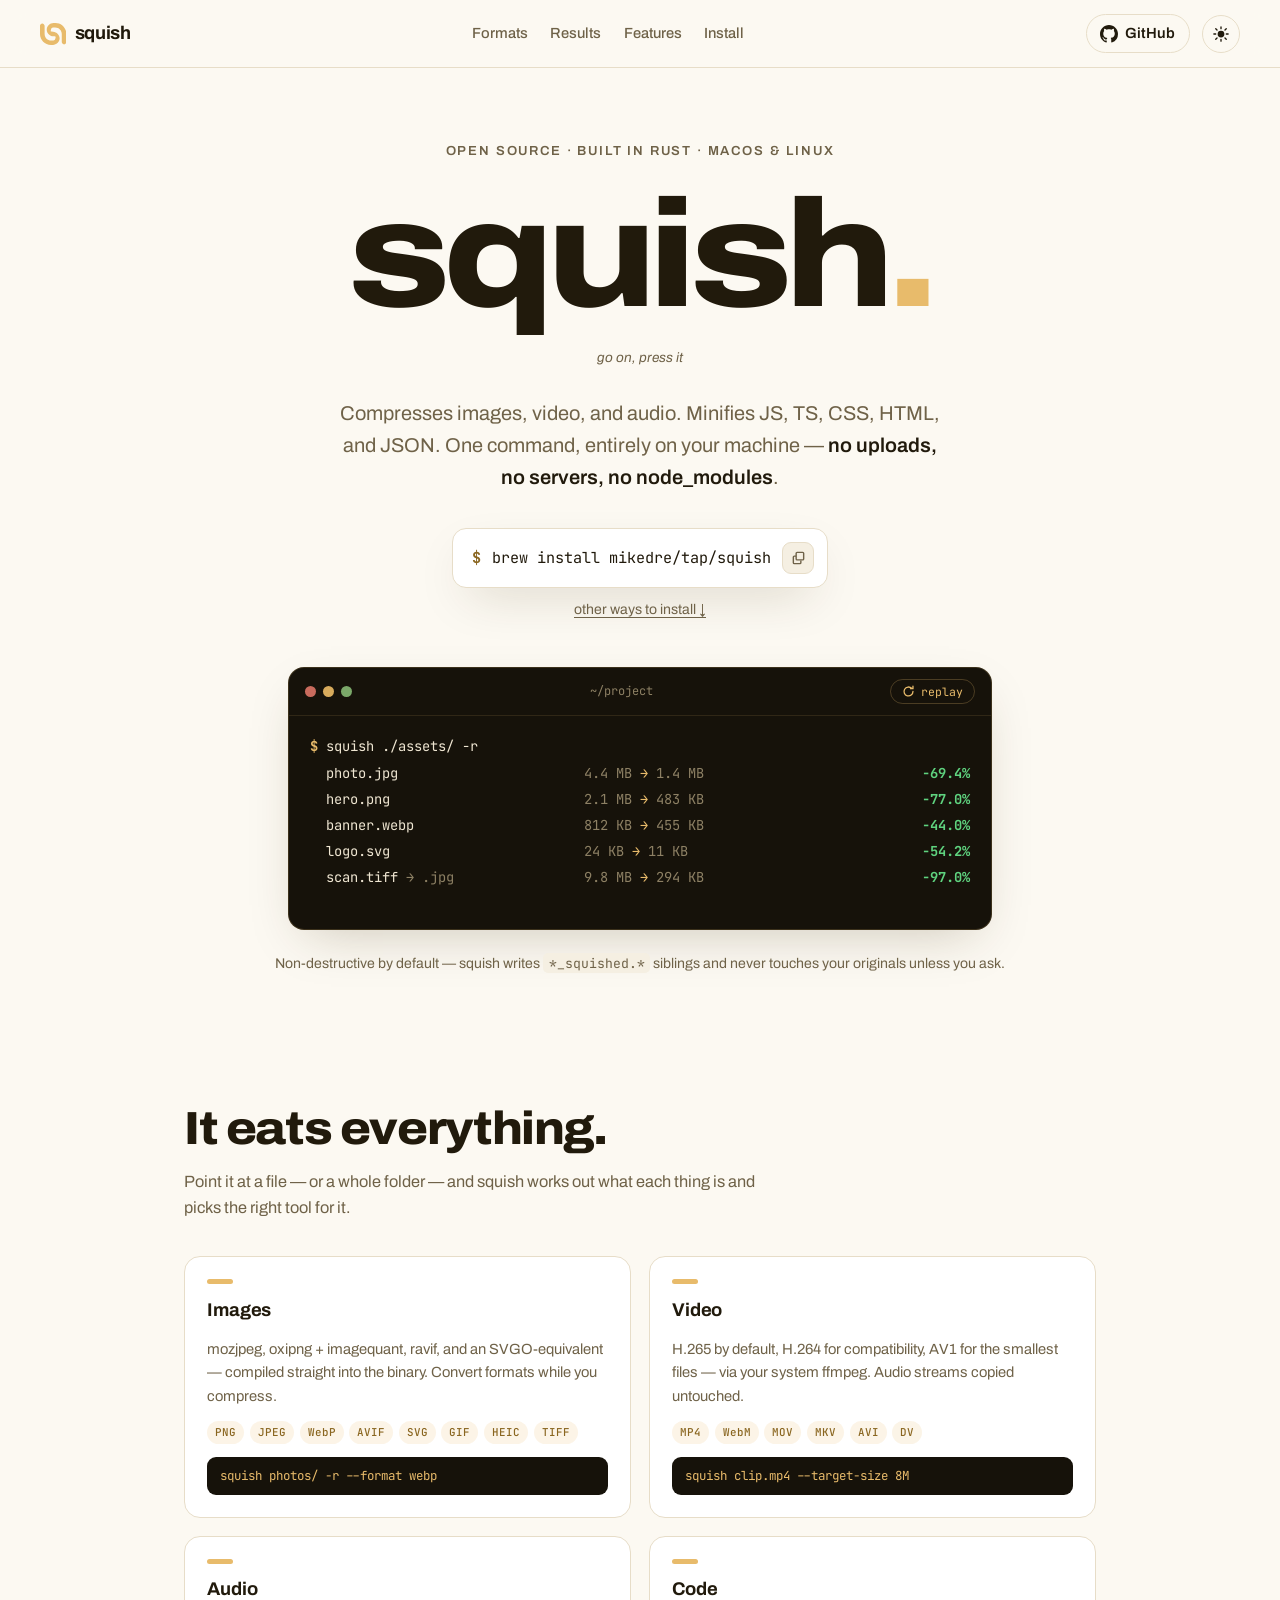
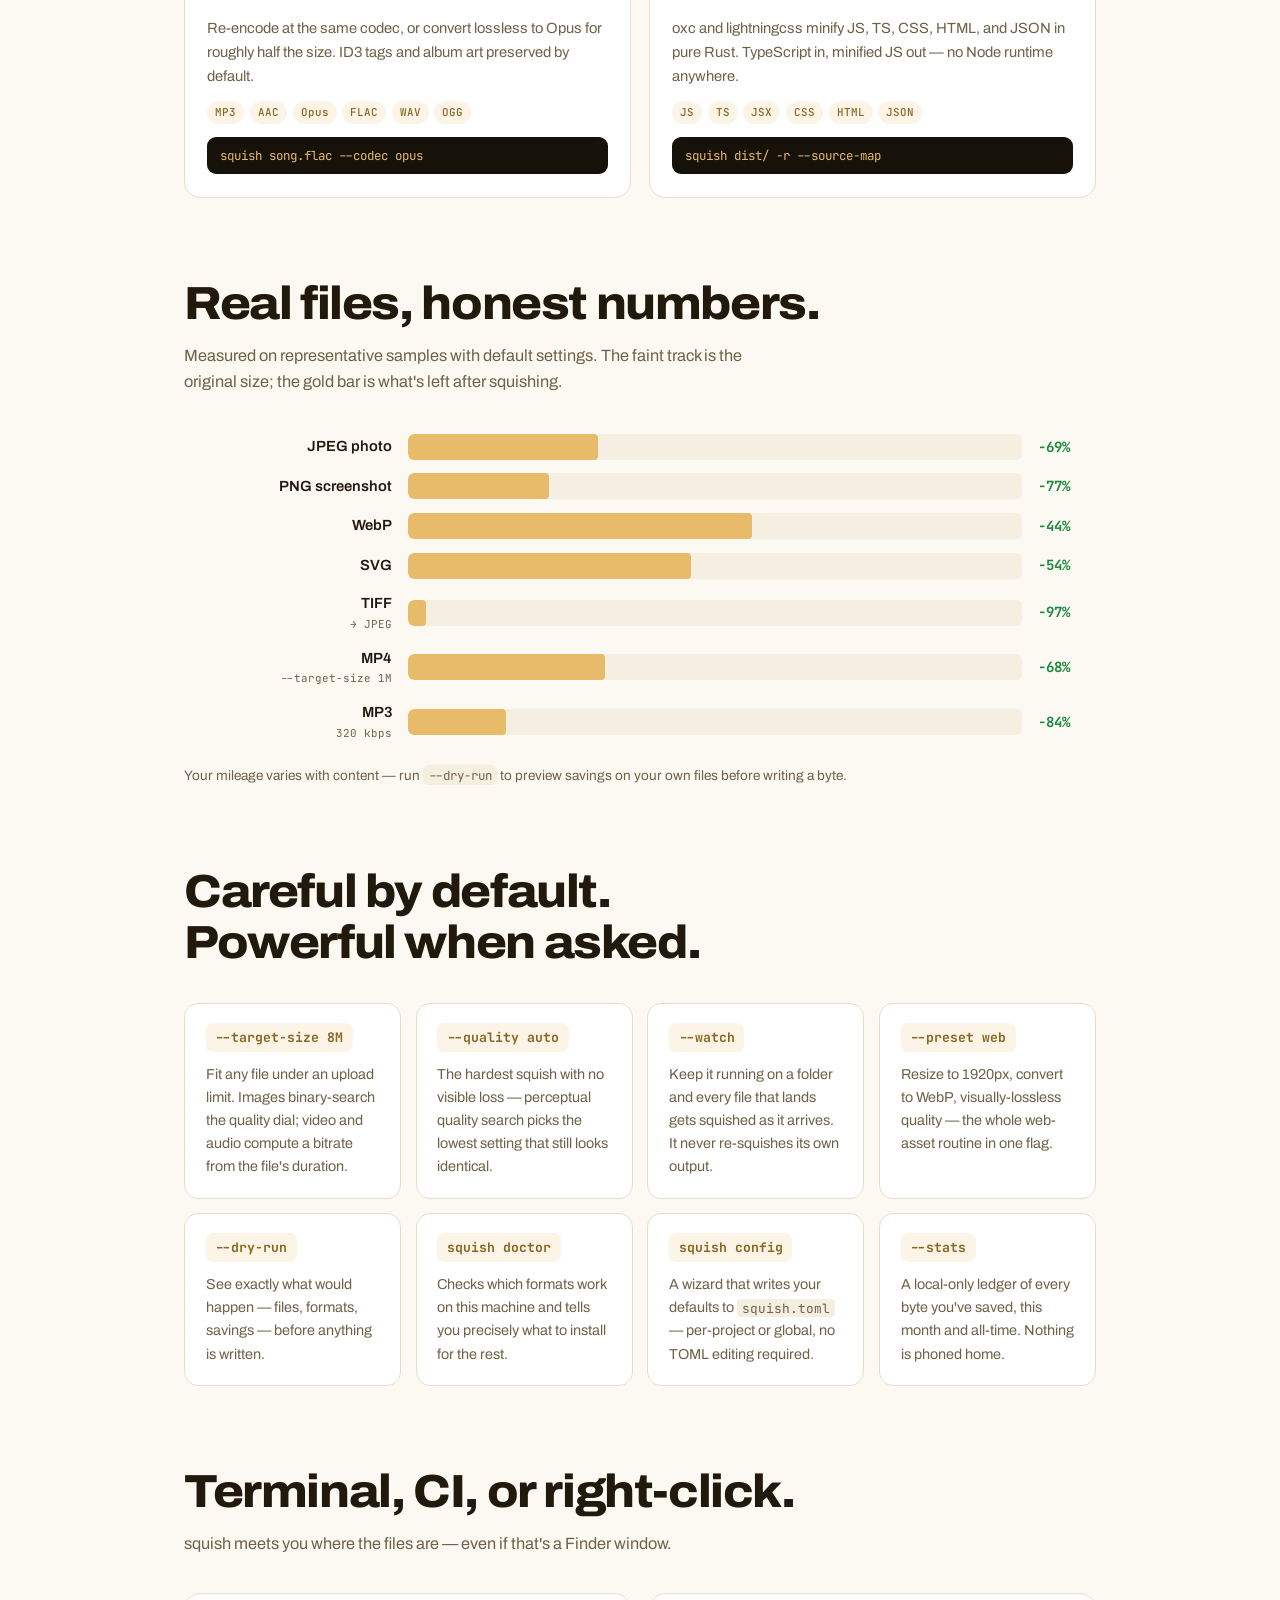
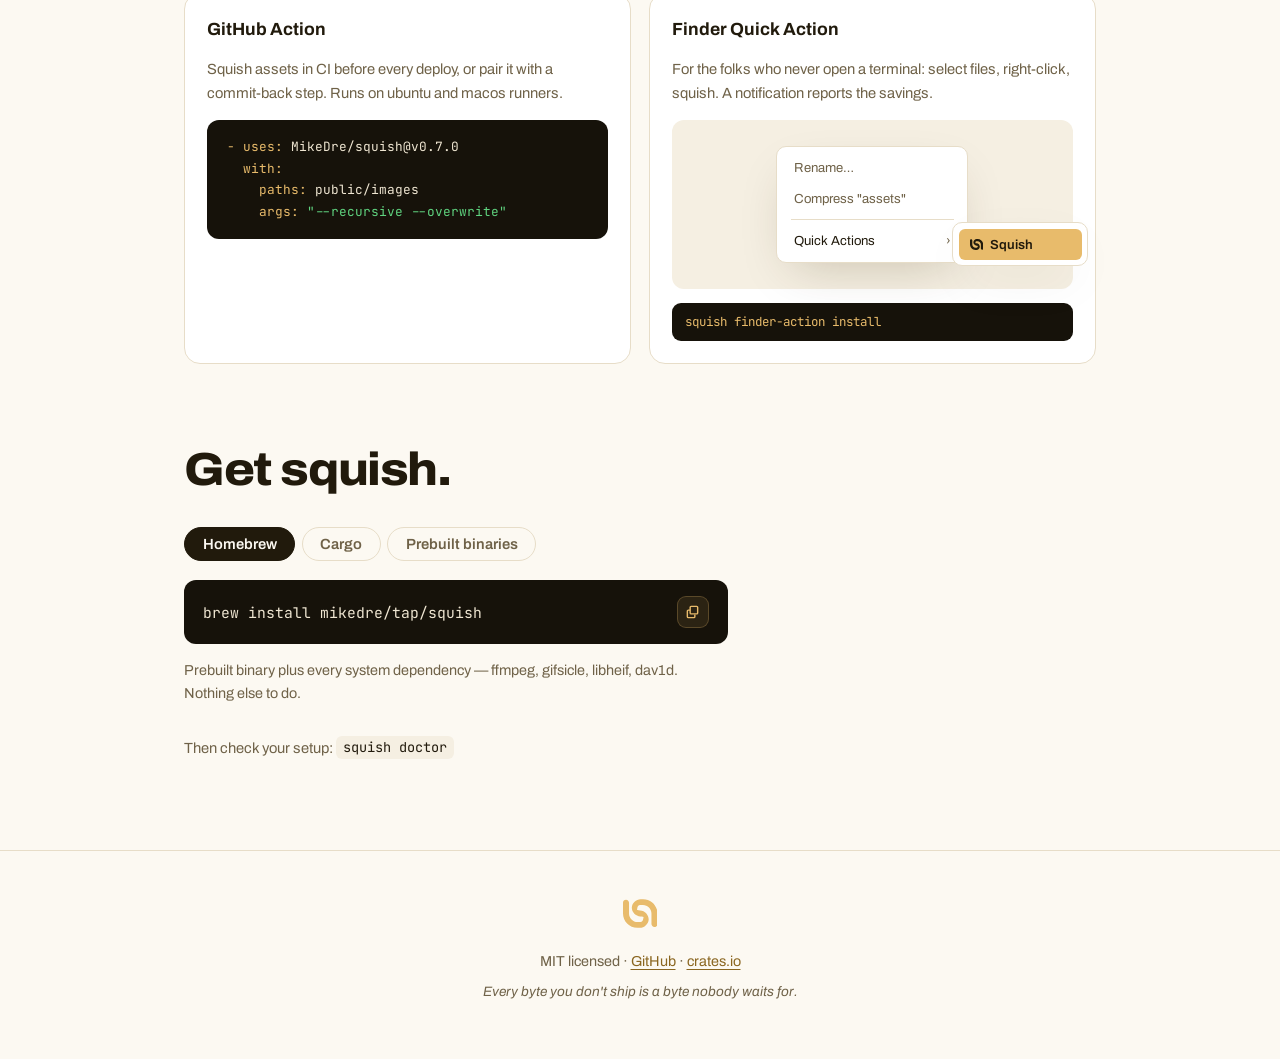
==== site/index.html @ c2311a58 "✨ Added: Promotional landing page for squish [feature/site-blue-docs]" ====
<!doctype html>
<html lang="en">
<head>
  <meta charset="utf-8">
  <meta name="viewport" content="width=device-width, initial-scale=1">
  <title>squish — compress everything, locally</title>
  <meta name="description"
    content="One local CLI that compresses images, video, and audio, and minifies JS, TS, CSS, HTML, and JSON. No uploads, no servers, no Node.">
  <link rel="icon" href="assets/icon.svg" type="image/svg+xml">
  <link rel="preconnect" href="https://fonts.googleapis.com">
  <link rel="preconnect" href="https://fonts.gstatic.com" crossorigin>
  <link
    href="https://fonts.googleapis.com/css2?family=Archivo:ital,wdth,wght@0,62..125,100..900&family=JetBrains+Mono:wght@400;500;700&display=swap"
    rel="stylesheet">
  <link rel="stylesheet" href="style.css">
</head>
<body>
  <a class="skip-link" href="#main">Skip to content</a>

  <header class="nav">
    <a class="nav-brand" href="#top" aria-label="squish — back to top">
      <svg class="nav-mark" viewBox="0 0 13.5 11.4" aria-hidden="true">
        <path d="M10.2,8.1c0-1.9-1.5-3.5-3.4-3.6s-1.1-.4-1.1-1,.4-1.2,1.1-1.2h1.1c1.9,0,3.4,1.5,3.4,3.4v4.2c0,.6.5,1.2,1.2,1.2h0c.6,0,1.2-.5,1.2-1.2v-4.2c0-3.1-2.5-5.7-5.7-5.7h-1c-1.8,0-3.4,1.5-3.5,3.3s1.5,3.5,3.4,3.6,1.1.4,1.1,1-.4,1.2-1.1,1.2h-1.1c-1.9,0-3.4-1.5-3.4-3.4V1.4C2.3.7,1.8.2,1.2.2h0C.5.2,0,.7,0,1.4v4.3c0,3.1,2.5,5.7,5.7,5.7s.7,0,1,0c1.8,0,3.4-1.5,3.5-3.3Z"/>
      </svg>
      <span class="nav-name">squish</span>
    </a>
    <nav class="nav-links" aria-label="Sections">
      <a href="#formats">Formats</a>
      <a href="#results">Results</a>
      <a href="#features">Features</a>
      <a href="#install">Install</a>
    </nav>
    <div class="nav-actions">
      <a class="nav-github" href="https://github.com/MikeDre/squish">
        <svg viewBox="0 0 16 16" width="18" height="18" aria-hidden="true">
          <path fill="currentColor" d="M8 0C3.58 0 0 3.58 0 8c0 3.54 2.29 6.53 5.47 7.59.4.07.55-.17.55-.38 0-.19-.01-.82-.01-1.49-2.01.37-2.53-.49-2.69-.94-.09-.23-.48-.94-.82-1.13-.28-.15-.68-.52-.01-.53.63-.01 1.08.58 1.23.82.72 1.21 1.87.87 2.33.66.07-.52.28-.87.51-1.07-1.78-.2-3.64-.89-3.64-3.95 0-.87.31-1.59.82-2.15-.08-.2-.36-1.02.08-2.12 0 0 .67-.21 2.2.82.64-.18 1.32-.27 2-.27s1.36.09 2 .27c1.53-1.04 2.2-.82 2.2-.82.44 1.1.16 1.92.08 2.12.51.56.82 1.27.82 2.15 0 3.07-1.87 3.75-3.65 3.95.29.25.54.73.54 1.48 0 1.07-.01 1.93-.01 2.2 0 .21.15.46.55.38A8.01 8.01 0 0 0 16 8c0-4.42-3.58-8-8-8z"/>
        </svg>
        <span>GitHub</span>
      </a>
      <button class="theme-toggle" type="button" aria-label="Switch to dark mode">
        <svg class="icon-sun" viewBox="0 0 24 24" width="18" height="18" aria-hidden="true">
          <circle cx="12" cy="12" r="4.5" fill="currentColor"/>
          <g stroke="currentColor" stroke-width="1.8" stroke-linecap="round">
            <path d="M12 2.5v2.4M12 19.1v2.4M2.5 12h2.4M19.1 12h2.4M5 5l1.7 1.7M17.3 17.3 19 19M19 5l-1.7 1.7M6.7 17.3 5 19"/>
          </g>
        </svg>
        <svg class="icon-moon" viewBox="0 0 24 24" width="18" height="18" aria-hidden="true">
          <path fill="currentColor" d="M20.6 14.2a8.6 8.6 0 0 1-10.8-10.8A8.9 8.9 0 1 0 20.6 14.2z"/>
        </svg>
      </button>
    </div>
  </header>

  <main id="main">
    <!-- ============================== HERO ============================== -->
    <section class="hero" id="top">
      <p class="hero-eyebrow">Open source · Built in Rust · macOS &amp; Linux</p>

      <h1 class="hero-title">
        <button class="wordmark" type="button"
          aria-label="squish — press to squish the logo">
          <span class="wm-letter">s</span><span class="wm-letter">q</span><span
            class="wm-letter">u</span><span class="wm-letter">i</span><span
            class="wm-letter">s</span><span class="wm-letter">h</span><span
            class="wm-letter wm-dot">.</span>
        </button>
      </h1>
      <p class="hero-hint" aria-hidden="true">go on, press it</p>

      <p class="hero-sub">
        Compresses images, video, and audio. Minifies JS, TS, CSS, HTML, and JSON.
        One command, entirely on your machine — <strong>no uploads, no servers, no
        node_modules</strong>.
      </p>

      <div class="hero-install">
        <code class="install-pill">
          <span class="pill-prompt" aria-hidden="true">$</span>
          <span class="pill-cmd">brew install mikedre/tap/squish</span>
          <button class="copy-btn" type="button" data-copy="brew install mikedre/tap/squish"
            aria-label="Copy install command">
            <svg viewBox="0 0 16 16" width="15" height="15" aria-hidden="true">
              <path fill="none" stroke="currentColor" stroke-width="1.5"
                d="M5.5 5.5h-2a1 1 0 0 0-1 1v6a1 1 0 0 0 1 1h6a1 1 0 0 0 1-1v-2m-4-9h6a1 1 0 0 1 1 1v6a1 1 0 0 1-1 1h-6a1 1 0 0 1-1-1v-6a1 1 0 0 1 1-1z"/>
            </svg>
          </button>
        </code>
        <a class="hero-alt" href="#install">other ways to install ↓</a>
      </div>

      <!-- Live terminal demo -->
      <figure class="terminal" data-reveal>
        <figcaption class="term-bar">
          <span class="term-dot" aria-hidden="true"></span>
          <span class="term-dot" aria-hidden="true"></span>
          <span class="term-dot" aria-hidden="true"></span>
          <span class="term-title">~/project</span>
          <button class="term-replay" type="button" aria-label="Replay the demo">
            <svg viewBox="0 0 16 16" width="13" height="13" aria-hidden="true">
              <path fill="none" stroke="currentColor" stroke-width="1.6" stroke-linecap="round"
                d="M13.5 8a5.5 5.5 0 1 1-1.6-3.9M13.5 1.5v3h-3"/>
            </svg>
            replay
          </button>
        </figcaption>
        <div class="term-body" id="demo-terminal">
          <p class="term-line term-cmd">
            <span class="t-prompt">$</span> <span class="t-typed">squish ./assets/ -r</span>
          </p>
          <p class="term-line t-file">
            <span class="t-name">photo.jpg</span>
            <span class="t-size">4.4 MB <span class="t-arrow">→</span> 1.4 MB</span>
            <span class="t-pct">−69.4%</span>
          </p>
          <p class="term-line t-file">
            <span class="t-name">hero.png</span>
            <span class="t-size">2.1 MB <span class="t-arrow">→</span> 483 KB</span>
            <span class="t-pct">−77.0%</span>
          </p>
          <p class="term-line t-file">
            <span class="t-name">banner.webp</span>
            <span class="t-size">812 KB <span class="t-arrow">→</span> 455 KB</span>
            <span class="t-pct">−44.0%</span>
          </p>
          <p class="term-line t-file">
            <span class="t-name">logo.svg</span>
            <span class="t-size">24 KB <span class="t-arrow">→</span> 11 KB</span>
            <span class="t-pct">−54.2%</span>
          </p>
          <p class="term-line t-file">
            <span class="t-name">scan.tiff <span class="t-note">→ .jpg</span></span>
            <span class="t-size">9.8 MB <span class="t-arrow">→</span> 294 KB</span>
            <span class="t-pct">−97.0%</span>
          </p>
          <p class="term-line t-file">
            <span class="t-name">clip.mp4</span>
            <span class="t-size">3.1 MB <span class="t-arrow">→</span> 1.0 MB</span>
            <span class="t-pct">−67.7%</span>
          </p>
          <p class="term-line t-file">
            <span class="t-name">track.mp3</span>
            <span class="t-size">8.2 MB <span class="t-arrow">→</span> 1.3 MB</span>
            <span class="t-pct">−84.1%</span>
          </p>
          <p class="term-line t-summary">
            <span class="t-check">✔</span> Squished 7 files · 28.4 MB → 4.9 MB
            <span class="t-pct">(−82.6%)</span> · 1.4s
          </p>
        </div>
      </figure>

      <p class="hero-footnote">
        Non-destructive by default — squish writes <code>*_squished.*</code> siblings and
        never touches your originals unless you ask.
      </p>
    </section>

    <!-- ============================ FORMATS ============================ -->
    <section class="section" id="formats" data-reveal>
      <h2 class="section-title">It eats everything.</h2>
      <p class="section-sub">
        Point it at a file — or a whole folder — and squish works out what each thing is
        and picks the right tool for it.
      </p>

      <div class="kind-grid">
        <article class="kind-card">
          <h3 class="kind-name">Images</h3>
          <p class="kind-desc">
            mozjpeg, oxipng + imagequant, ravif, and an SVGO-equivalent — compiled straight
            into the binary. Convert formats while you compress.
          </p>
          <ul class="chip-row" aria-label="Supported image formats">
            <li>PNG</li><li>JPEG</li><li>WebP</li><li>AVIF</li>
            <li>SVG</li><li>GIF</li><li>HEIC</li><li>TIFF</li>
          </ul>
          <code class="kind-cmd">squish photos/ -r --format webp</code>
        </article>

        <article class="kind-card">
          <h3 class="kind-name">Video</h3>
          <p class="kind-desc">
            H.265 by default, H.264 for compatibility, AV1 for the smallest files — via your
            system ffmpeg. Audio streams copied untouched.
          </p>
          <ul class="chip-row" aria-label="Supported video containers">
            <li>MP4</li><li>WebM</li><li>MOV</li><li>MKV</li><li>AVI</li><li>DV</li>
          </ul>
          <code class="kind-cmd">squish clip.mp4 --target-size 8M</code>
        </article>

        <article class="kind-card">
          <h3 class="kind-name">Audio</h3>
          <p class="kind-desc">
            Re-encode at the same codec, or convert lossless to Opus for roughly half the
            size. ID3 tags and album art preserved by default.
          </p>
          <ul class="chip-row" aria-label="Supported audio formats">
            <li>MP3</li><li>AAC</li><li>Opus</li><li>FLAC</li><li>WAV</li><li>OGG</li>
          </ul>
          <code class="kind-cmd">squish song.flac --codec opus</code>
        </article>

        <article class="kind-card">
          <h3 class="kind-name">Code</h3>
          <p class="kind-desc">
            oxc and lightningcss minify JS, TS, CSS, HTML, and JSON in pure Rust. TypeScript
            in, minified JS out — no Node runtime anywhere.
          </p>
          <ul class="chip-row" aria-label="Supported code languages">
            <li>JS</li><li>TS</li><li>JSX</li><li>CSS</li><li>HTML</li><li>JSON</li>
          </ul>
          <code class="kind-cmd">squish dist/ -r --source-map</code>
        </article>
      </div>
    </section>

    <!-- ============================ RESULTS ============================ -->
    <section class="section" id="results" data-reveal>
      <h2 class="section-title">Real files, honest numbers.</h2>
      <p class="section-sub">
        Measured on representative samples with default settings. The faint track is the
        original size; the gold bar is what's left after squishing.
      </p>

      <div class="chart" role="img"
        aria-label="Bar chart of file size remaining after squishing: JPEG photo 69% smaller, PNG screenshot 77% smaller, WebP 44% smaller, SVG 54% smaller, TIFF converted to JPEG 97% smaller, MP4 with a 1 megabyte target 68% smaller, 320 kilobit MP3 84% smaller.">
        <div class="chart-row" style="--w: 31%">
          <span class="chart-label">JPEG photo</span>
          <span class="chart-track" title="4.4 MB → 1.4 MB"><span class="chart-bar"></span></span>
          <span class="chart-pct">−69%</span>
        </div>
        <div class="chart-row" style="--w: 23%">
          <span class="chart-label">PNG screenshot</span>
          <span class="chart-track" title="2.1 MB → 483 KB"><span class="chart-bar"></span></span>
          <span class="chart-pct">−77%</span>
        </div>
        <div class="chart-row" style="--w: 56%">
          <span class="chart-label">WebP</span>
          <span class="chart-track" title="812 KB → 455 KB"><span class="chart-bar"></span></span>
          <span class="chart-pct">−44%</span>
        </div>
        <div class="chart-row" style="--w: 46%">
          <span class="chart-label">SVG</span>
          <span class="chart-track" title="24 KB → 11 KB"><span class="chart-bar"></span></span>
          <span class="chart-pct">−54%</span>
        </div>
        <div class="chart-row" style="--w: 3%">
          <span class="chart-label">TIFF <span class="chart-note">→ JPEG</span></span>
          <span class="chart-track" title="9.8 MB → 294 KB"><span class="chart-bar"></span></span>
          <span class="chart-pct">−97%</span>
        </div>
        <div class="chart-row" style="--w: 32%">
          <span class="chart-label">MP4 <span class="chart-note">--target-size 1M</span></span>
          <span class="chart-track" title="3.1 MB → 1.0 MB"><span class="chart-bar"></span></span>
          <span class="chart-pct">−68%</span>
        </div>
        <div class="chart-row" style="--w: 16%">
          <span class="chart-label">MP3 <span class="chart-note">320 kbps</span></span>
          <span class="chart-track" title="8.2 MB → 1.3 MB"><span class="chart-bar"></span></span>
          <span class="chart-pct">−84%</span>
        </div>
      </div>
      <p class="chart-caption">Your mileage varies with content — run <code>--dry-run</code>
        to preview savings on your own files before writing a byte.</p>
    </section>

    <!-- ============================ FEATURES =========================== -->
    <section class="section" id="features" data-reveal>
      <h2 class="section-title">Careful by default.<br>Powerful when asked.</h2>

      <div class="feature-grid">
        <div class="feature">
          <code class="feature-flag">--target-size 8M</code>
          <p>Fit any file under an upload limit. Images binary-search the quality dial;
            video and audio compute a bitrate from the file's duration.</p>
        </div>
        <div class="feature">
          <code class="feature-flag">--quality auto</code>
          <p>The hardest squish with no visible loss — perceptual quality search picks the
            lowest setting that still looks identical.</p>
        </div>
        <div class="feature">
          <code class="feature-flag">--watch</code>
          <p>Keep it running on a folder and every file that lands gets squished as it
            arrives. It never re-squishes its own output.</p>
        </div>
        <div class="feature">
          <code class="feature-flag">--preset web</code>
          <p>Resize to 1920px, convert to WebP, visually-lossless quality — the whole
            web-asset routine in one flag.</p>
        </div>
        <div class="feature">
          <code class="feature-flag">--dry-run</code>
          <p>See exactly what would happen — files, formats, savings — before anything is
            written.</p>
        </div>
        <div class="feature">
          <code class="feature-flag">squish doctor</code>
          <p>Checks which formats work on this machine and tells you precisely what to
            install for the rest.</p>
        </div>
        <div class="feature">
          <code class="feature-flag">squish config</code>
          <p>A wizard that writes your defaults to <code>squish.toml</code> — per-project or
            global, no TOML editing required.</p>
        </div>
        <div class="feature">
          <code class="feature-flag">--stats</code>
          <p>A local-only ledger of every byte you've saved, this month and all-time.
            Nothing is phoned home.</p>
        </div>
      </div>
    </section>

    <!-- =========================== EVERYWHERE ========================== -->
    <section class="section" id="everywhere" data-reveal>
      <h2 class="section-title">Terminal, CI, or right-click.</h2>
      <p class="section-sub">
        squish meets you where the files are — even if that's a Finder window.
      </p>

      <div class="everywhere-grid">
        <article class="ev-card">
          <h3 class="ev-name">GitHub Action</h3>
          <p class="ev-desc">Squish assets in CI before every deploy, or pair it with a
            commit-back step. Runs on ubuntu and macos runners.</p>
          <pre class="code-block"><code><span class="c-key">- uses:</span> MikeDre/squish@v0.7.0
  <span class="c-key">with:</span>
    <span class="c-key">paths:</span> public/images
    <span class="c-key">args:</span> <span class="c-str">"--recursive --overwrite"</span></code></pre>
        </article>

        <article class="ev-card">
          <h3 class="ev-name">Finder Quick Action</h3>
          <p class="ev-desc">For the folks who never open a terminal: select files,
            right-click, squish. A notification reports the savings.</p>
          <div class="finder-mock" aria-hidden="true">
            <div class="fm-menu">
              <span class="fm-item fm-dim">Rename…</span>
              <span class="fm-item fm-dim">Compress "assets"</span>
              <span class="fm-sep"></span>
              <span class="fm-item">Quick Actions
                <span class="fm-flyout">
                  <span class="fm-item fm-active">
                    <svg viewBox="0 0 13.5 11.4" width="13" height="11">
                      <path fill="currentColor" d="M10.2,8.1c0-1.9-1.5-3.5-3.4-3.6s-1.1-.4-1.1-1,.4-1.2,1.1-1.2h1.1c1.9,0,3.4,1.5,3.4,3.4v4.2c0,.6.5,1.2,1.2,1.2h0c.6,0,1.2-.5,1.2-1.2v-4.2c0-3.1-2.5-5.7-5.7-5.7h-1c-1.8,0-3.4,1.5-3.5,3.3s1.5,3.5,3.4,3.6,1.1.4,1.1,1-.4,1.2-1.1,1.2h-1.1c-1.9,0-3.4-1.5-3.4-3.4V1.4C2.3.7,1.8.2,1.2.2h0C.5.2,0,.7,0,1.4v4.3c0,3.1,2.5,5.7,5.7,5.7s.7,0,1,0c1.8,0,3.4-1.5,3.5-3.3Z"/>
                    </svg>
                    Squish
                  </span>
                </span>
              </span>
            </div>
          </div>
          <code class="kind-cmd">squish finder-action install</code>
        </article>
      </div>
    </section>

    <!-- ============================ INSTALL ============================ -->
    <section class="section" id="install" data-reveal>
      <h2 class="section-title">Get squish.</h2>

      <div class="install-tabs" role="tablist" aria-label="Install methods">
        <button class="tab is-active" role="tab" aria-selected="true"
          aria-controls="tab-brew" id="tabbtn-brew" type="button">Homebrew</button>
        <button class="tab" role="tab" aria-selected="false" tabindex="-1"
          aria-controls="tab-cargo" id="tabbtn-cargo" type="button">Cargo</button>
        <button class="tab" role="tab" aria-selected="false" tabindex="-1"
          aria-controls="tab-bin" id="tabbtn-bin" type="button">Prebuilt binaries</button>
      </div>

      <div class="tab-panel" id="tab-brew" role="tabpanel" aria-labelledby="tabbtn-brew">
        <pre class="code-block has-copy"><code>brew install mikedre/tap/squish</code><button
          class="copy-btn" type="button" data-copy="brew install mikedre/tap/squish"
          aria-label="Copy Homebrew command"><svg viewBox="0 0 16 16" width="15" height="15"
          aria-hidden="true"><path fill="none" stroke="currentColor" stroke-width="1.5"
          d="M5.5 5.5h-2a1 1 0 0 0-1 1v6a1 1 0 0 0 1 1h6a1 1 0 0 0 1-1v-2m-4-9h6a1 1 0 0 1 1 1v6a1 1 0 0 1-1 1h-6a1 1 0 0 1-1-1v-6a1 1 0 0 1 1-1z"/></svg></button></pre>
        <p class="tab-note">Prebuilt binary plus every system dependency — ffmpeg, gifsicle,
          libheif, dav1d. Nothing else to do.</p>
      </div>

      <div class="tab-panel" id="tab-cargo" role="tabpanel" aria-labelledby="tabbtn-cargo" hidden>
        <pre class="code-block has-copy"><code>cargo install squish-media-cli</code><button
          class="copy-btn" type="button" data-copy="cargo install squish-media-cli"
          aria-label="Copy cargo command"><svg viewBox="0 0 16 16" width="15" height="15"
          aria-hidden="true"><path fill="none" stroke="currentColor" stroke-width="1.5"
          d="M5.5 5.5h-2a1 1 0 0 0-1 1v6a1 1 0 0 0 1 1h6a1 1 0 0 0 1-1v-2m-4-9h6a1 1 0 0 1 1 1v6a1 1 0 0 1-1 1h-6a1 1 0 0 1-1-1v-6a1 1 0 0 1 1-1z"/></svg></button></pre>
        <p class="tab-note">Compiles from crates.io on stable Rust (1.95+). Install the
          system dependencies separately for full format coverage.</p>
      </div>

      <div class="tab-panel" id="tab-bin" role="tabpanel" aria-labelledby="tabbtn-bin" hidden>
        <p class="tab-note">Every release ships binaries for macOS (arm64/x64) and Linux
          (x64/arm64). Unpack, put <code>squish</code> on your PATH, done.</p>
        <a class="btn" href="https://github.com/MikeDre/squish/releases">
          Download from releases ↗
        </a>
      </div>

      <p class="install-check">Then check your setup: <code>squish doctor</code></p>
    </section>
  </main>

  <footer class="footer">
    <svg class="footer-mark" viewBox="0 0 13.5 11.4" aria-hidden="true">
      <path d="M10.2,8.1c0-1.9-1.5-3.5-3.4-3.6s-1.1-.4-1.1-1,.4-1.2,1.1-1.2h1.1c1.9,0,3.4,1.5,3.4,3.4v4.2c0,.6.5,1.2,1.2,1.2h0c.6,0,1.2-.5,1.2-1.2v-4.2c0-3.1-2.5-5.7-5.7-5.7h-1c-1.8,0-3.4,1.5-3.5,3.3s1.5,3.5,3.4,3.6,1.1.4,1.1,1-.4,1.2-1.1,1.2h-1.1c-1.9,0-3.4-1.5-3.4-3.4V1.4C2.3.7,1.8.2,1.2.2h0C.5.2,0,.7,0,1.4v4.3c0,3.1,2.5,5.7,5.7,5.7s.7,0,1,0c1.8,0,3.4-1.5,3.5-3.3Z"/>
    </svg>
    <p class="footer-line">
      MIT licensed · <a href="https://github.com/MikeDre/squish">GitHub</a> ·
      <a href="https://crates.io/crates/squish-media-cli">crates.io</a>
    </p>
    <p class="footer-tag">Every byte you don't ship is a byte nobody waits for.</p>
  </footer>

  <script src="main.js"></script>
</body>
</html>
---- site/style.css ----
/* ================================================================
   squish — promotional landing page
   Fonts: Archivo (variable: wght + wdth) for display/UI,
          JetBrains Mono for anything a terminal would say.
   ================================================================ */

/* ---------- tokens ---------- */

:root {
  --bg: #fcf9f2;
  --surface: #ffffff;
  --surface-2: #f5efe2;
  --ink: #211a0c;
  --muted: #6f6248;
  --line: #e7ddc8;
  --brand: #e8bb6b;
  --brand-deep: #8a6620;
  --brand-soft: rgba(232, 187, 107, 0.16);
  --green: #1d8a3e;
  --term-bg: #16120a;
  --term-ink: #efe6d2;
  --term-dim: #8d8064;
  --term-green: #5fd37f;
  --term-gold: #e8bb6b;
  --shadow: 0 18px 50px -18px rgba(60, 42, 6, 0.25);
  --spring: cubic-bezier(0.34, 1.56, 0.64, 1);
  color-scheme: light;
}

:root[data-theme='dark'] {
  --bg: #131007;
  --surface: #1d1810;
  --surface-2: #241e13;
  --ink: #f3ead7;
  --muted: #a3967a;
  --line: #332b1b;
  --brand: #e8bb6b;
  --brand-deep: #e8bb6b;
  --brand-soft: rgba(232, 187, 107, 0.12);
  --green: #4cc26b;
  --shadow: 0 18px 50px -18px rgba(0, 0, 0, 0.6);
  color-scheme: dark;
}

@media (prefers-color-scheme: dark) {
  :root:not([data-theme='light']) {
    --bg: #131007;
    --surface: #1d1810;
    --surface-2: #241e13;
    --ink: #f3ead7;
    --muted: #a3967a;
    --line: #332b1b;
    --brand: #e8bb6b;
    --brand-deep: #e8bb6b;
    --brand-soft: rgba(232, 187, 107, 0.12);
    --green: #4cc26b;
    --shadow: 0 18px 50px -18px rgba(0, 0, 0, 0.6);
    color-scheme: dark;
  }
}

/* ---------- base ---------- */

* {
  margin: 0;
  padding: 0;
  box-sizing: border-box;
}

html {
  scroll-behavior: smooth;
  scroll-padding-top: 5rem;
}

body {
  font-family: 'Archivo', system-ui, -apple-system, sans-serif;
  background: var(--bg);
  color: var(--ink);
  line-height: 1.6;
  -webkit-font-smoothing: antialiased;
  overflow-x: hidden;
}

code,
pre,
kbd {
  font-family: 'JetBrains Mono', ui-monospace, 'SF Mono', Menlo, monospace;
}

a {
  color: var(--brand-deep);
  text-decoration-thickness: 1px;
  text-underline-offset: 3px;
}

:focus-visible {
  outline: 2px solid var(--brand);
  outline-offset: 3px;
  border-radius: 4px;
}

.skip-link {
  position: absolute;
  top: -3rem;
  left: 1rem;
  z-index: 100;
  padding: 0.5rem 1rem;
  background: var(--ink);
  color: var(--bg);
  border-radius: 0 0 8px 8px;
  transition: top 0.2s;
}

.skip-link:focus {
  top: 0;
}

/* ---------- nav ---------- */

.nav {
  position: sticky;
  top: 0;
  z-index: 50;
  display: flex;
  align-items: center;
  gap: 2rem;
  padding: 0.9rem clamp(1.25rem, 4vw, 2.5rem);
  background: color-mix(in srgb, var(--bg) 82%, transparent);
  backdrop-filter: blur(12px);
  -webkit-backdrop-filter: blur(12px);
  border-bottom: 1px solid var(--line);
}

.nav-brand {
  display: flex;
  align-items: center;
  gap: 0.55rem;
  text-decoration: none;
  color: var(--ink);
}

.nav-mark {
  width: 26px;
  height: 22px;
  fill: var(--brand);
  transition: transform 0.45s var(--spring);
}

.nav-brand:hover .nav-mark {
  transform: scaleY(0.65);
  transform-origin: bottom;
}

.nav-name {
  font-weight: 700;
  font-size: 1.15rem;
  letter-spacing: -0.02em;
}

.nav-links {
  display: flex;
  gap: 1.4rem;
  margin-inline: auto;
}

.nav-links a {
  color: var(--muted);
  text-decoration: none;
  font-size: 0.92rem;
  font-weight: 500;
}

.nav-links a:hover {
  color: var(--ink);
}

.nav-actions {
  display: flex;
  align-items: center;
  gap: 0.75rem;
}

.nav-github {
  display: inline-flex;
  align-items: center;
  gap: 0.45rem;
  color: var(--ink);
  text-decoration: none;
  font-size: 0.92rem;
  font-weight: 600;
  padding: 0.4rem 0.85rem;
  border: 1px solid var(--line);
  border-radius: 999px;
  transition: border-color 0.2s, background 0.2s;
}

.nav-github:hover {
  border-color: var(--brand);
  background: var(--brand-soft);
}

.theme-toggle {
  display: grid;
  place-items: center;
  width: 38px;
  height: 38px;
  border: 1px solid var(--line);
  border-radius: 999px;
  background: none;
  color: var(--ink);
  cursor: pointer;
  transition: border-color 0.2s, background 0.2s, transform 0.3s var(--spring);
}

.theme-toggle:hover {
  border-color: var(--brand);
  background: var(--brand-soft);
}

.theme-toggle:active {
  transform: scale(0.9);
}

.icon-moon {
  display: none;
}

:root[data-theme='dark'] .icon-sun {
  display: none;
}

:root[data-theme='dark'] .icon-moon {
  display: block;
}

@media (prefers-color-scheme: dark) {
  :root:not([data-theme='light']) .icon-sun {
    display: none;
  }

  :root:not([data-theme='light']) .icon-moon {
    display: block;
  }
}

/* ---------- hero ---------- */

.hero {
  max-width: 60rem;
  margin: 0 auto;
  padding: clamp(3rem, 8vh, 6rem) 1.5rem 3rem;
  text-align: center;
}

.hero-eyebrow {
  font-size: 0.82rem;
  font-weight: 600;
  letter-spacing: 0.14em;
  text-transform: uppercase;
  color: var(--muted);
}

.hero-title {
  margin-top: 1.2rem;
  line-height: 1;
}

/* The signature: a wordmark you can physically squish. */
.wordmark {
  border: none;
  background: none;
  color: var(--ink);
  cursor: pointer;
  font-family: inherit;
  font-size: clamp(4.2rem, 14vw, 9.5rem);
  font-weight: 800;
  letter-spacing: -0.045em;
  line-height: 1;
  padding: 0 0.1em;
}

.wm-letter {
  display: inline-block;
  transform-origin: 50% 88%;
  font-variation-settings: 'wdth' 118;
  transition:
    transform 0.55s var(--spring),
    font-variation-settings 0.55s var(--spring);
  animation: letter-arrive 0.9s var(--spring) backwards;
}

.wm-letter:nth-child(1) { animation-delay: 0.05s; }
.wm-letter:nth-child(2) { animation-delay: 0.12s; }
.wm-letter:nth-child(3) { animation-delay: 0.19s; }
.wm-letter:nth-child(4) { animation-delay: 0.26s; }
.wm-letter:nth-child(5) { animation-delay: 0.33s; }
.wm-letter:nth-child(6) { animation-delay: 0.4s; }
.wm-letter:nth-child(7) { animation-delay: 0.5s; }

@keyframes letter-arrive {
  from {
    transform: scaleY(0.2) scaleX(1.3);
    opacity: 0;
  }

  60% {
    transform: scaleY(1.08) scaleX(0.97);
    opacity: 1;
  }

  to {
    transform: none;
    opacity: 1;
  }
}

.wm-dot {
  color: var(--brand);
}

/* Pressed state: the type itself compresses — width axis + squash. */
.wordmark.is-squished .wm-letter {
  transform: scaleY(0.55) scaleX(0.92);
  font-variation-settings: 'wdth' 62;
  transition-duration: 0.16s;
  transition-timing-function: ease-in;
}

.wordmark.is-squished .wm-letter:nth-child(2) { transition-delay: 0.015s; }
.wordmark.is-squished .wm-letter:nth-child(3) { transition-delay: 0.03s; }
.wordmark.is-squished .wm-letter:nth-child(4) { transition-delay: 0.045s; }
.wordmark.is-squished .wm-letter:nth-child(5) { transition-delay: 0.06s; }
.wordmark.is-squished .wm-letter:nth-child(6) { transition-delay: 0.075s; }
.wordmark.is-squished .wm-letter:nth-child(7) { transition-delay: 0.09s; }

.hero-hint {
  margin-top: 0.9rem;
  font-size: 0.85rem;
  color: var(--muted);
  font-style: italic;
}

.hero-sub {
  max-width: 38rem;
  margin: 1.8rem auto 0;
  font-size: clamp(1.05rem, 2.2vw, 1.25rem);
  color: var(--muted);
}

.hero-sub strong {
  color: var(--ink);
  font-weight: 600;
}

.hero-install {
  display: flex;
  flex-direction: column;
  align-items: center;
  gap: 0.7rem;
  margin-top: 2.2rem;
}

.install-pill {
  display: inline-flex;
  align-items: center;
  gap: 0.7rem;
  max-width: 100%;
  padding: 0.8rem 0.8rem 0.8rem 1.2rem;
  font-size: 0.95rem;
  background: var(--surface);
  border: 1px solid var(--line);
  border-radius: 14px;
  box-shadow: var(--shadow);
}

.pill-cmd {
  white-space: nowrap;
  overflow-x: auto;
}

.pill-prompt {
  color: var(--brand-deep);
  font-weight: 700;
}

.hero-alt {
  font-size: 0.88rem;
  color: var(--muted);
}

.copy-btn {
  display: grid;
  place-items: center;
  width: 32px;
  height: 32px;
  border: 1px solid var(--line);
  border-radius: 9px;
  background: var(--surface-2);
  color: var(--muted);
  cursor: pointer;
  transition: color 0.2s, border-color 0.2s, transform 0.25s var(--spring);
}

.copy-btn:hover {
  color: var(--ink);
  border-color: var(--brand);
}

.copy-btn:active {
  transform: scale(0.85, 0.75);
}

.copy-btn.is-copied {
  color: var(--green);
  border-color: var(--green);
}

.hero-footnote {
  margin-top: 1.4rem;
  font-size: 0.88rem;
  color: var(--muted);
}

.hero-footnote code {
  font-size: 0.82rem;
  background: var(--surface-2);
  padding: 0.1rem 0.35rem;
  border-radius: 5px;
}

/* ---------- terminal ---------- */

.terminal {
  max-width: 44rem;
  margin: 2.8rem auto 0;
  text-align: left;
  background: var(--term-bg);
  border: 1px solid rgba(232, 187, 107, 0.18);
  border-radius: 16px;
  box-shadow: var(--shadow);
  overflow: hidden;
}

.term-bar {
  display: flex;
  align-items: center;
  gap: 0.45rem;
  padding: 0.7rem 1rem;
  border-bottom: 1px solid rgba(232, 187, 107, 0.12);
}

.term-dot {
  width: 11px;
  height: 11px;
  border-radius: 50%;
  background: #5b503a;
}

.term-dot:first-child {
  background: #c96b5d;
}

.term-dot:nth-child(2) {
  background: #d8ab5c;
}

.term-dot:nth-child(3) {
  background: #7ba869;
}

.term-title {
  margin-inline: auto;
  font-family: 'JetBrains Mono', monospace;
  font-size: 0.75rem;
  color: var(--term-dim);
}

.term-replay {
  display: inline-flex;
  align-items: center;
  gap: 0.35rem;
  border: 1px solid rgba(232, 187, 107, 0.25);
  border-radius: 999px;
  background: none;
  color: var(--term-gold);
  font-family: 'JetBrains Mono', monospace;
  font-size: 0.72rem;
  padding: 0.25rem 0.7rem;
  cursor: pointer;
  transition: background 0.2s, transform 0.25s var(--spring);
}

.term-replay:hover {
  background: rgba(232, 187, 107, 0.12);
}

.term-replay:active {
  transform: scale(0.92);
}

.term-body {
  overflow-x: auto;
  padding: 1.1rem 1.3rem 1.3rem;
  font-family: 'JetBrains Mono', monospace;
  font-size: clamp(0.72rem, 1.9vw, 0.86rem);
  line-height: 1.9;
  color: var(--term-ink);
  min-height: 15.5em;
}

.term-line {
  white-space: nowrap;
}

.term-cmd .t-prompt {
  color: var(--term-gold);
  font-weight: 700;
}

.t-typed::after {
  content: '';
}

.term-body.is-typing .t-typed::after {
  content: '▋';
  color: var(--term-gold);
  animation: blink 1s steps(1) infinite;
}

@keyframes blink {
  50% {
    opacity: 0;
  }
}

.t-file {
  display: grid;
  grid-template-columns: minmax(9em, 1.2fr) 1.6fr auto;
  gap: 1em;
  padding-left: 1.2em;
}

.t-name {
  color: var(--term-ink);
  overflow: hidden;
  text-overflow: ellipsis;
}

.t-note {
  color: var(--term-dim);
}

.t-size {
  color: var(--term-dim);
}

.t-arrow {
  color: var(--term-gold);
}

.t-pct {
  color: var(--term-green);
  font-weight: 700;
  text-align: right;
}

.t-summary {
  margin-top: 0.5em;
  font-weight: 700;
}

.t-check {
  color: var(--term-green);
}

/* Playback: JS hides lines, then reveals each with a squash-settle. */
.term-line.is-hidden {
  display: none;
}

.term-line.is-revealed {
  animation: line-in 0.45s var(--spring) backwards;
}

@keyframes line-in {
  from {
    opacity: 0;
    transform: translateY(0.5em) scaleY(0.6);
  }

  to {
    opacity: 1;
    transform: none;
  }
}

/* ---------- sections ---------- */

.section {
  max-width: 60rem;
  margin: 0 auto;
  padding: clamp(3.5rem, 9vh, 6.5rem) 1.5rem 0;
}

.section-title {
  font-size: clamp(1.9rem, 4.5vw, 2.9rem);
  font-weight: 800;
  letter-spacing: -0.03em;
  line-height: 1.08;
  font-variation-settings: 'wdth' 108;
}

.section-sub {
  max-width: 36rem;
  margin-top: 0.9rem;
  color: var(--muted);
  font-size: 1.02rem;
}

/* Scroll reveal */
[data-reveal] {
  opacity: 0;
  transform: translateY(22px);
  transition: opacity 0.7s ease, transform 0.7s var(--spring);
}

[data-reveal].in-view {
  opacity: 1;
  transform: none;
}

/* ---------- format cards ---------- */

.kind-grid {
  display: grid;
  grid-template-columns: repeat(auto-fit, minmax(15.5rem, 1fr));
  gap: 1.1rem;
  margin-top: 2.2rem;
}

/* Four kinds read best as a 2×2 — never a 3+1 orphan row. */
@media (min-width: 52rem) {
  .kind-grid {
    grid-template-columns: repeat(2, minmax(0, 1fr));
  }
}

.kind-card {
  display: flex;
  flex-direction: column;
  gap: 0.8rem;
  padding: 1.4rem;
  background: var(--surface);
  border: 1px solid var(--line);
  border-radius: 16px;
  transition: transform 0.4s var(--spring), border-color 0.25s, box-shadow 0.25s;
}

.kind-card:hover {
  transform: translateY(-4px);
  border-color: var(--brand);
  box-shadow: var(--shadow);
}

.kind-name {
  font-size: 1.15rem;
  font-weight: 700;
  letter-spacing: -0.01em;
}

.kind-name::before {
  content: '';
  display: block;
  width: 26px;
  height: 5px;
  margin-bottom: 0.7rem;
  border-radius: 3px;
  background: var(--brand);
  transition: width 0.4s var(--spring);
}

.kind-card:hover .kind-name::before {
  width: 44px;
}

.kind-desc {
  font-size: 0.92rem;
  color: var(--muted);
  flex-grow: 1;
}

.chip-row {
  display: flex;
  flex-wrap: wrap;
  gap: 0.35rem;
  list-style: none;
}

.chip-row li {
  font-family: 'JetBrains Mono', monospace;
  font-size: 0.68rem;
  font-weight: 500;
  padding: 0.18rem 0.5rem;
  border-radius: 999px;
  background: var(--brand-soft);
  color: var(--brand-deep);
}

.kind-cmd {
  display: block;
  font-size: 0.78rem;
  padding: 0.55rem 0.8rem;
  background: var(--term-bg);
  color: var(--term-gold);
  border-radius: 9px;
  overflow-x: auto;
  white-space: nowrap;
}

/* ---------- results chart ---------- */

.chart {
  margin-top: 2.4rem;
  display: grid;
  gap: 0.85rem;
}

.chart-row {
  display: grid;
  grid-template-columns: minmax(8.5rem, 13rem) 1fr 3.6rem;
  align-items: center;
  gap: 1rem;
}

.chart-label {
  font-size: 0.92rem;
  font-weight: 600;
  text-align: right;
}

.chart-note {
  display: block;
  font-family: 'JetBrains Mono', monospace;
  font-size: 0.68rem;
  font-weight: 400;
  color: var(--muted);
}

.chart-track {
  position: relative;
  height: 26px;
  background: var(--surface-2);
  border-radius: 6px;
  overflow: hidden;
}

.chart-bar {
  position: absolute;
  inset: 0 auto 0 0;
  width: var(--w);
  min-width: 6px;
  background: var(--brand);
  border-radius: 6px 4px 4px 6px;
  transition: width 1.1s var(--spring);
}

/* Before animation: bars sit at the original (full) size… */
.chart.is-primed .chart-bar {
  width: 100%;
  transition: none;
}

/* …then squish down to what's left. Stagger top to bottom. */
.chart.is-squishing .chart-bar {
  width: var(--w);
  transition: width 1.1s var(--spring);
}

.chart.is-squishing .chart-row:nth-child(2) .chart-bar { transition-delay: 0.09s; }
.chart.is-squishing .chart-row:nth-child(3) .chart-bar { transition-delay: 0.18s; }
.chart.is-squishing .chart-row:nth-child(4) .chart-bar { transition-delay: 0.27s; }
.chart.is-squishing .chart-row:nth-child(5) .chart-bar { transition-delay: 0.36s; }
.chart.is-squishing .chart-row:nth-child(6) .chart-bar { transition-delay: 0.45s; }
.chart.is-squishing .chart-row:nth-child(7) .chart-bar { transition-delay: 0.54s; }

.chart-pct {
  font-family: 'JetBrains Mono', monospace;
  font-size: 0.88rem;
  font-weight: 700;
  color: var(--green);
}

.chart-caption {
  margin-top: 1.4rem;
  font-size: 0.85rem;
  color: var(--muted);
}

.chart-caption code {
  font-size: 0.78rem;
  background: var(--surface-2);
  padding: 0.1rem 0.35rem;
  border-radius: 5px;
}

/* ---------- features ---------- */

.feature-grid {
  display: grid;
  grid-template-columns: repeat(auto-fit, minmax(16rem, 1fr));
  gap: 0.9rem;
  margin-top: 2.2rem;
}

/* Eight features read best as 4×2 — never a 3+3+2 ragged tail. */
@media (min-width: 62rem) {
  .feature-grid {
    grid-template-columns: repeat(4, minmax(0, 1fr));
  }
}

.feature {
  padding: 1.2rem 1.3rem;
  background: var(--surface);
  border: 1px solid var(--line);
  border-radius: 14px;
  transition: border-color 0.25s;
}

.feature:hover {
  border-color: var(--brand);
}

.feature-flag {
  display: inline-block;
  font-size: 0.82rem;
  font-weight: 700;
  color: var(--brand-deep);
  background: var(--brand-soft);
  padding: 0.25rem 0.6rem;
  border-radius: 7px;
}

.feature p {
  margin-top: 0.7rem;
  font-size: 0.9rem;
  color: var(--muted);
}

.feature p code {
  font-size: 0.8rem;
  background: var(--surface-2);
  padding: 0.05rem 0.3rem;
  border-radius: 4px;
}

/* ---------- everywhere ---------- */

.everywhere-grid {
  display: grid;
  grid-template-columns: repeat(auto-fit, minmax(18rem, 1fr));
  gap: 1.1rem;
  margin-top: 2.2rem;
}

.ev-card {
  display: flex;
  flex-direction: column;
  gap: 0.9rem;
  padding: 1.4rem;
  background: var(--surface);
  border: 1px solid var(--line);
  border-radius: 16px;
}

.ev-name {
  font-size: 1.1rem;
  font-weight: 700;
}

.ev-desc {
  font-size: 0.92rem;
  color: var(--muted);
}

.code-block {
  position: relative;
  padding: 1rem 1.2rem;
  background: var(--term-bg);
  color: var(--term-ink);
  border-radius: 12px;
  font-size: 0.8rem;
  line-height: 1.7;
  overflow-x: auto;
}

.c-key {
  color: var(--term-gold);
}

.c-str {
  color: var(--term-green);
}

/* Finder context-menu mock */
.finder-mock {
  display: grid;
  place-items: center;
  padding: 1.6rem 1rem;
  background: var(--surface-2);
  border-radius: 12px;
}

.fm-menu {
  display: flex;
  flex-direction: column;
  min-width: 12rem;
  padding: 0.35rem;
  background: var(--surface);
  border: 1px solid var(--line);
  border-radius: 10px;
  box-shadow: var(--shadow);
  font-size: 0.82rem;
}

.fm-item {
  position: relative;
  padding: 0.32rem 0.7rem;
  border-radius: 6px;
}

.fm-dim {
  color: var(--muted);
}

.fm-sep {
  height: 1px;
  margin: 0.3rem 0.5rem;
  background: var(--line);
}

.fm-item:not(.fm-dim)::after {
  content: '›';
  float: right;
  color: var(--muted);
}

.fm-flyout {
  position: absolute;
  left: calc(100% - 0.6rem);
  top: -0.2rem;
  min-width: 8.5rem;
  padding: 0.35rem;
  background: var(--surface);
  border: 1px solid var(--line);
  border-radius: 10px;
  box-shadow: var(--shadow);
}

.fm-active {
  display: flex;
  align-items: center;
  gap: 0.45rem;
  background: var(--brand);
  color: #211a0c;
  font-weight: 600;
}

.fm-active::after {
  content: none !important;
}

@media (max-width: 40rem) {
  .fm-flyout {
    position: static;
    margin-top: 0.3rem;
    box-shadow: none;
  }
}

/* ---------- install ---------- */

.install-tabs {
  display: flex;
  flex-wrap: wrap;
  gap: 0.4rem;
  margin-top: 2rem;
}

.tab {
  padding: 0.5rem 1.1rem;
  border: 1px solid var(--line);
  border-radius: 999px;
  background: none;
  color: var(--muted);
  font-family: inherit;
  font-size: 0.92rem;
  font-weight: 600;
  cursor: pointer;
  transition: all 0.25s var(--spring);
}

.tab:hover {
  border-color: var(--brand);
  color: var(--ink);
}

.tab.is-active {
  background: var(--ink);
  border-color: var(--ink);
  color: var(--bg);
}

.tab-panel {
  margin-top: 1.2rem;
  max-width: 34rem;
}

.tab-panel .code-block {
  font-size: 0.92rem;
}

.code-block.has-copy {
  display: flex;
  align-items: center;
  justify-content: space-between;
  gap: 1rem;
}

.code-block .copy-btn {
  background: rgba(232, 187, 107, 0.1);
  border-color: rgba(232, 187, 107, 0.25);
  color: var(--term-gold);
  flex-shrink: 0;
}

.tab-note {
  margin-top: 0.9rem;
  font-size: 0.9rem;
  color: var(--muted);
}

.tab-note code {
  font-size: 0.82rem;
  background: var(--surface-2);
  padding: 0.1rem 0.35rem;
  border-radius: 5px;
}

.btn {
  display: inline-block;
  margin-top: 1rem;
  padding: 0.7rem 1.4rem;
  background: var(--brand);
  color: #211a0c;
  font-weight: 700;
  text-decoration: none;
  border-radius: 12px;
  transition: transform 0.3s var(--spring), box-shadow 0.25s;
}

.btn:hover {
  box-shadow: var(--shadow);
}

.btn:active {
  transform: scale(0.96, 0.9);
}

.install-check {
  margin-top: 2rem;
  font-size: 0.92rem;
  color: var(--muted);
}

.install-check code {
  font-size: 0.85rem;
  background: var(--surface-2);
  padding: 0.15rem 0.45rem;
  border-radius: 6px;
  color: var(--ink);
}

/* ---------- footer ---------- */

.footer {
  margin-top: clamp(4rem, 10vh, 7rem);
  padding: 3rem 1.5rem 3.5rem;
  border-top: 1px solid var(--line);
  text-align: center;
}

.footer-mark {
  width: 34px;
  height: 29px;
  fill: var(--brand);
}

.footer-line {
  margin-top: 0.9rem;
  font-size: 0.9rem;
  color: var(--muted);
}

.footer-tag {
  margin-top: 0.5rem;
  font-size: 0.85rem;
  font-style: italic;
  color: var(--muted);
}

/* ---------- small screens ---------- */

@media (max-width: 46rem) {
  .nav {
    gap: 1rem;
  }

  .nav-links {
    display: none;
  }

  .nav-github span {
    display: none;
  }

  .chart-row {
    grid-template-columns: 1fr 3.4rem;
  }

  .chart-label {
    grid-column: 1 / -1;
    text-align: left;
    margin-bottom: -0.4rem;
  }

  .chart-note {
    display: inline;
    margin-left: 0.4rem;
  }

  .install-pill {
    font-size: 0.78rem;
  }
}

/* ---------- reduced motion ---------- */

@media (prefers-reduced-motion: reduce) {
  html {
    scroll-behavior: auto;
  }

  *,
  *::before,
  *::after {
    animation-duration: 0.01ms !important;
    animation-iteration-count: 1 !important;
    transition-duration: 0.01ms !important;
    transition-delay: 0s !important;
  }

  [data-reveal] {
    opacity: 1;
    transform: none;
  }
}
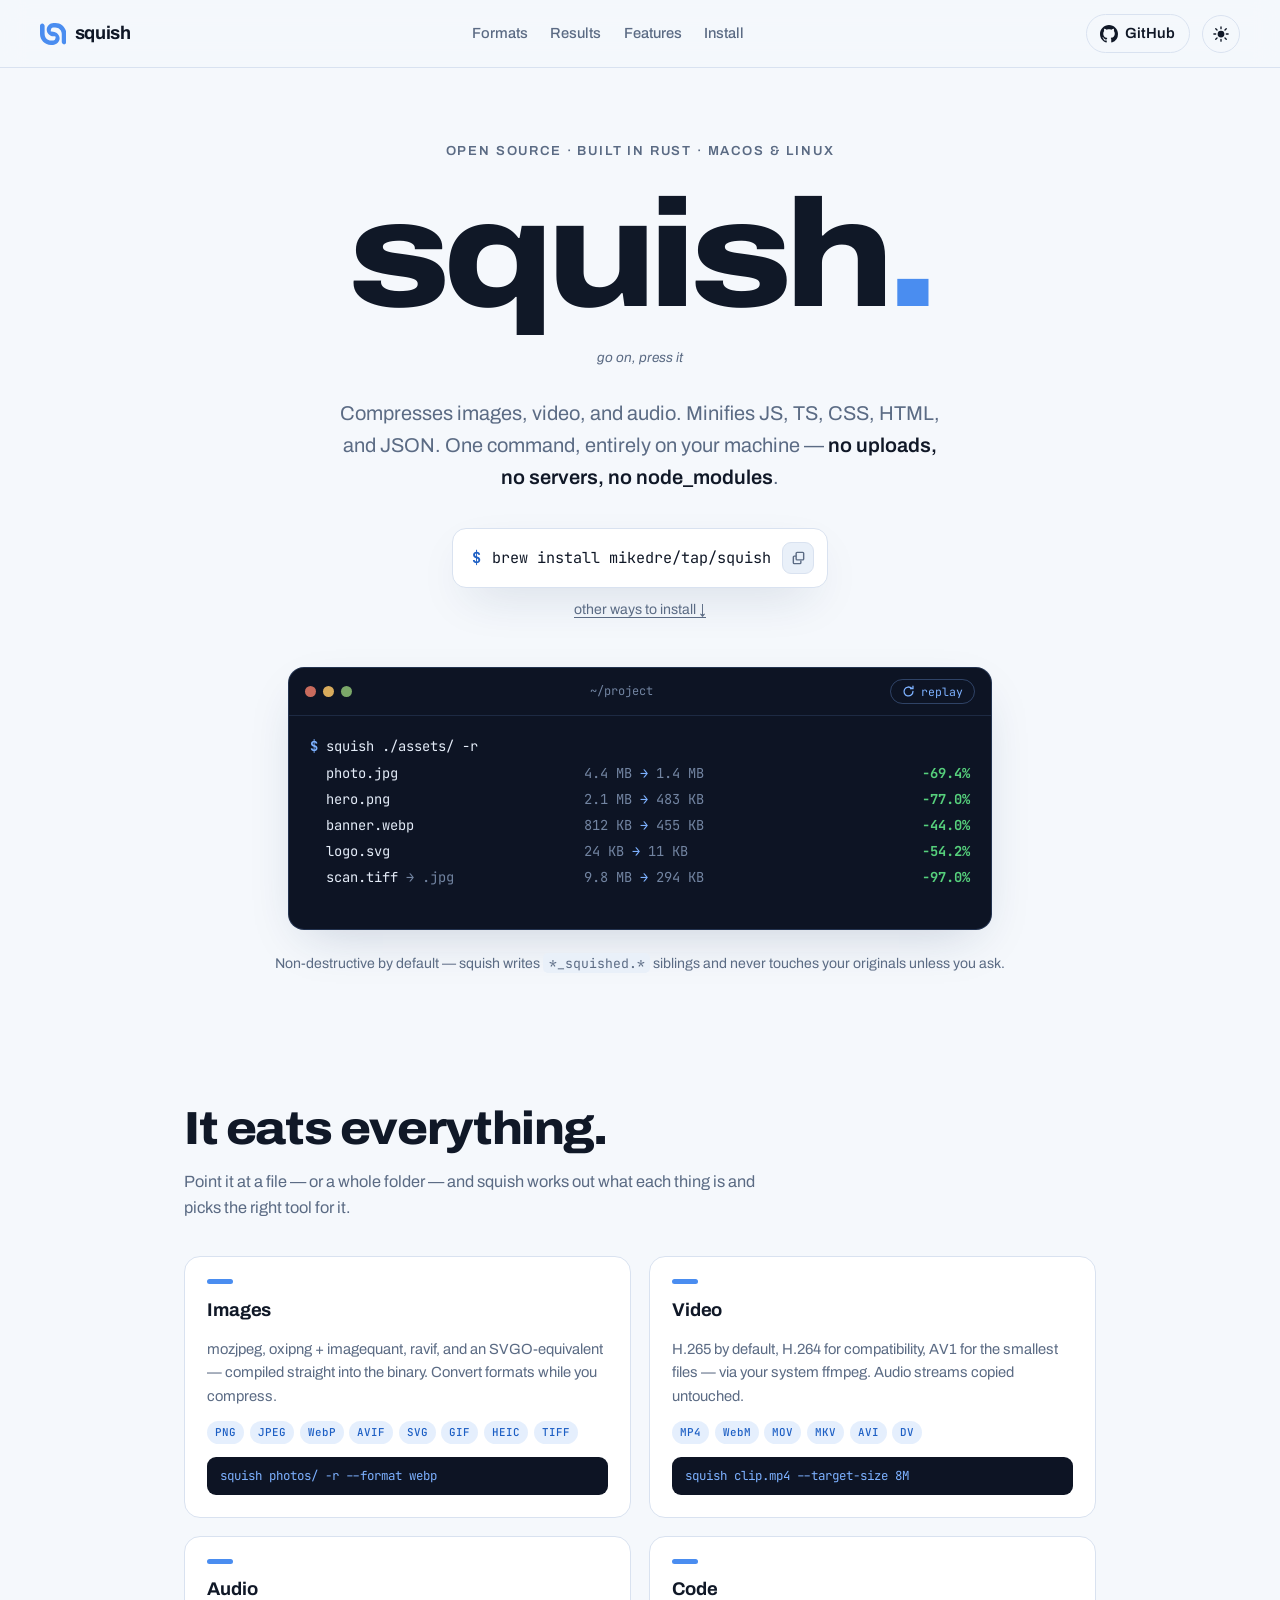
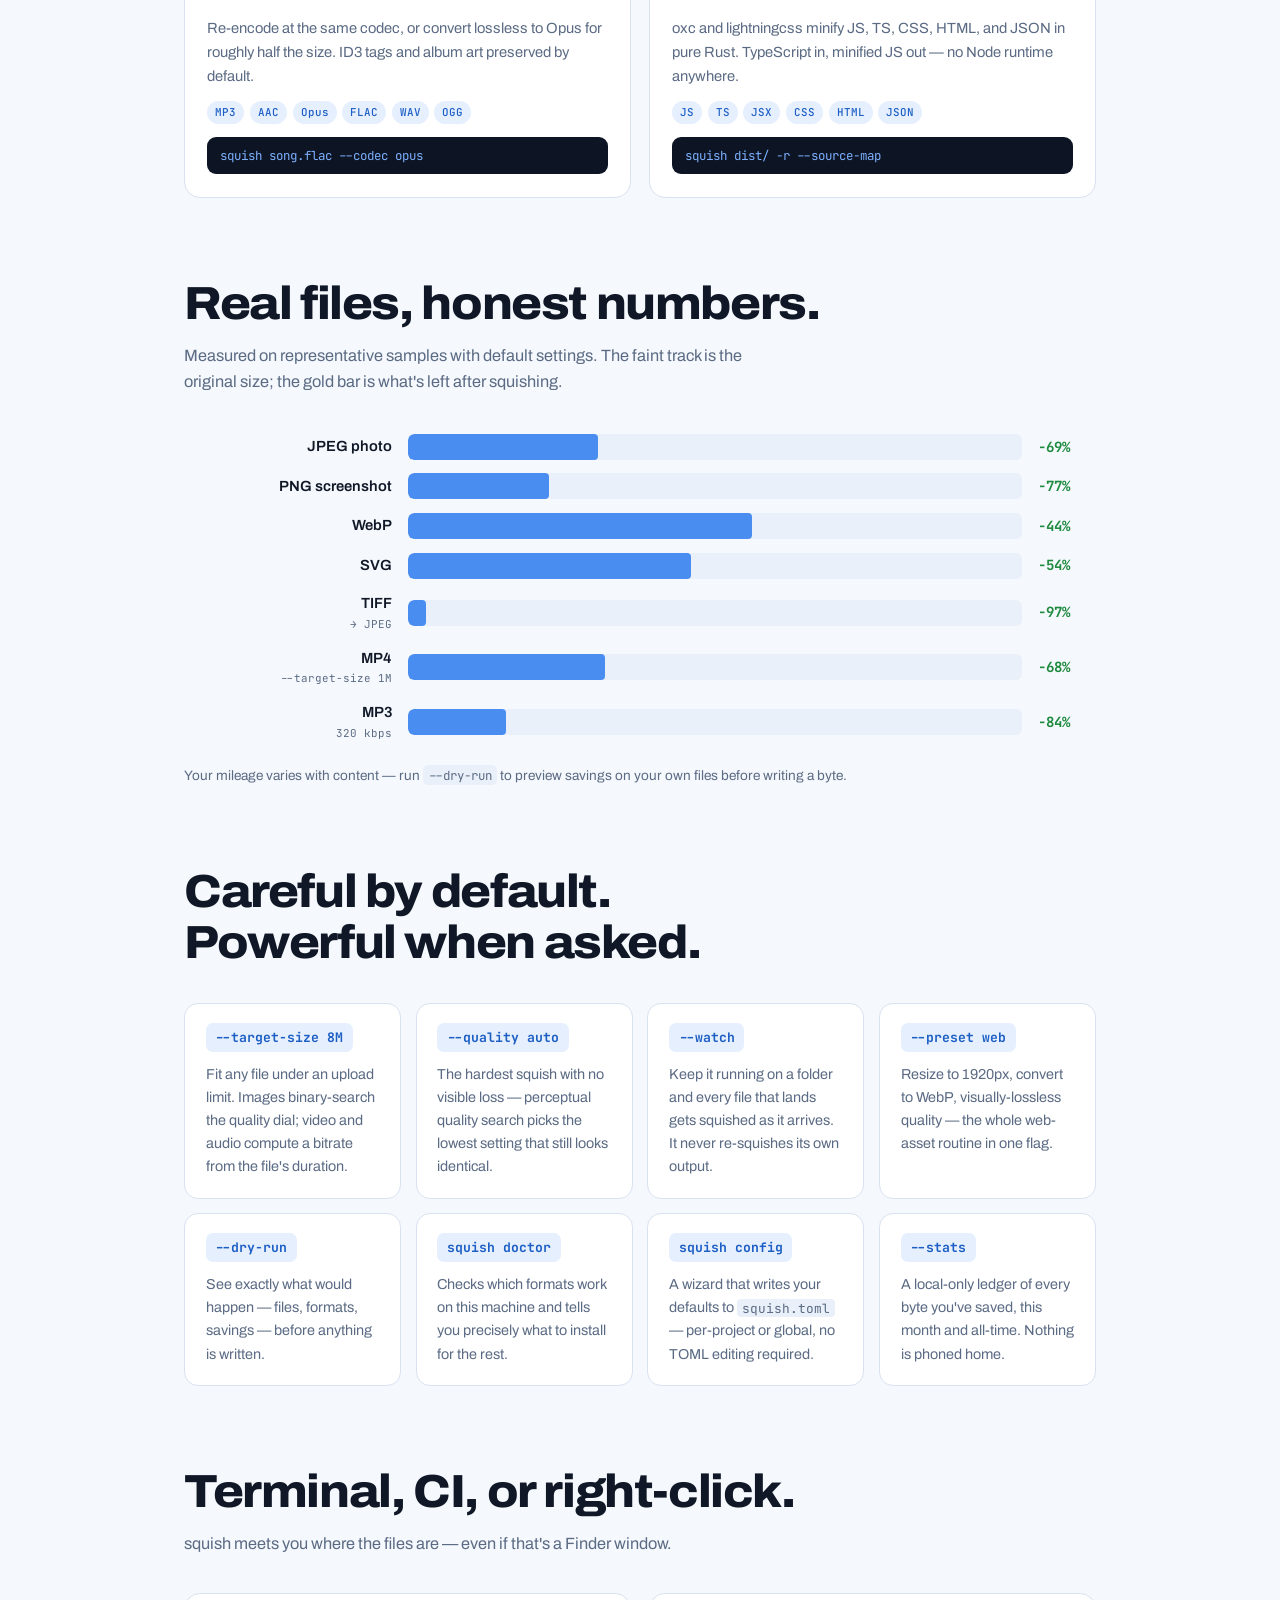
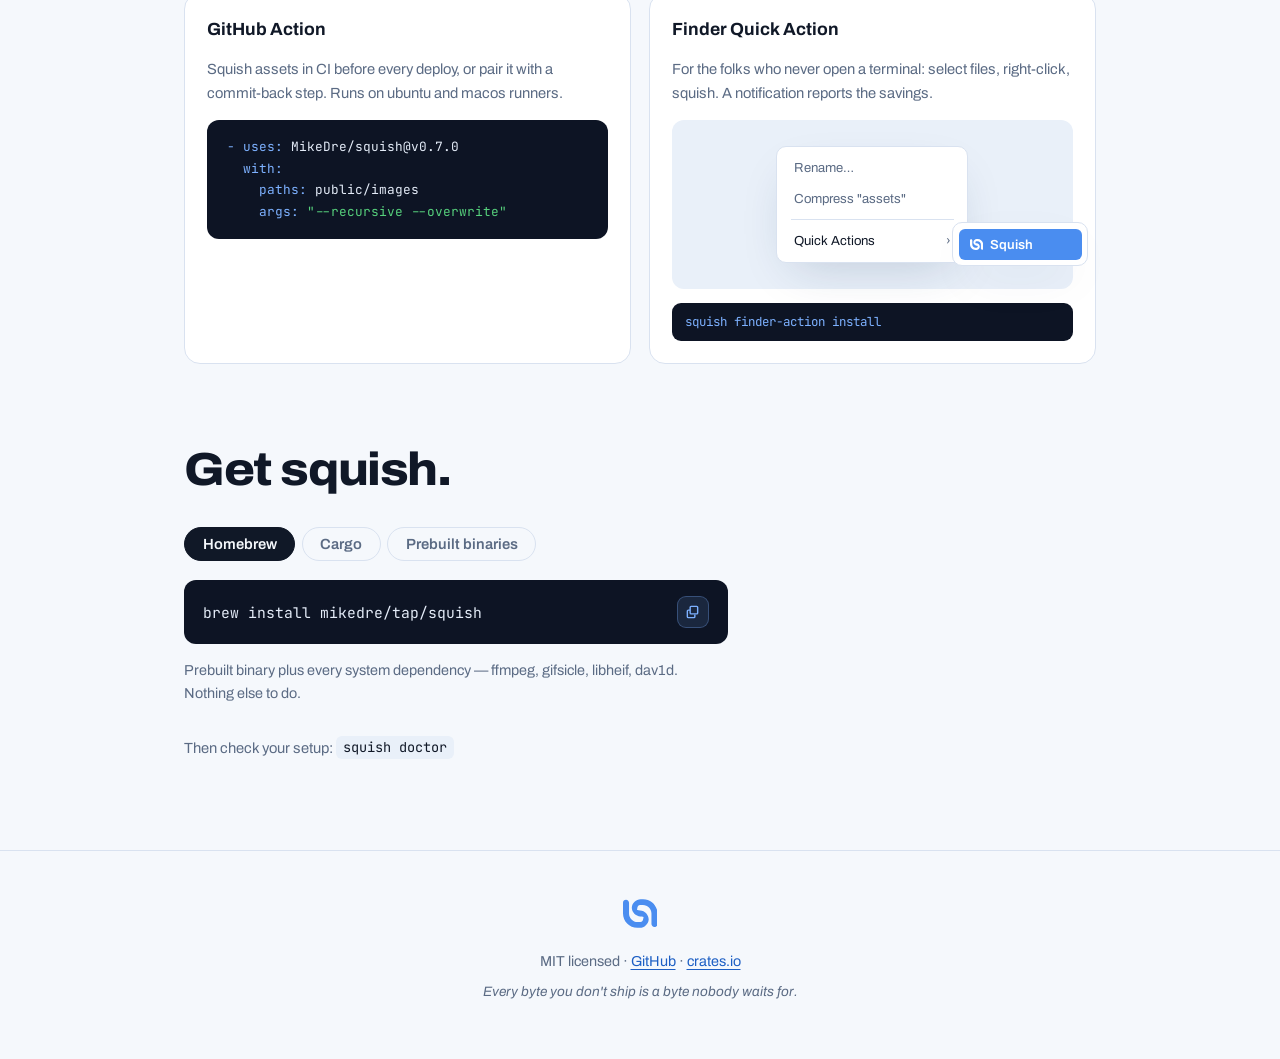
==== commit 7fd73f42: "♻️ Changed: Split main.js into shared and home scripts [feature/site-blue-docs]" ====
--- a/site/index.html
+++ b/site/index.html
@@ -413,6 +413,7 @@
     <p class="footer-tag">Every byte you don't ship is a byte nobody waits for.</p>
   </footer>
 
-  <script src="main.js"></script>
+  <script src="shared.js"></script>
+  <script src="home.js"></script>
 </body>
 </html>
--- a/site/style.css
+++ b/site/style.css
@@ -7,53 +7,56 @@
 /* ---------- tokens ---------- */
 
 :root {
-  --bg: #fcf9f2;
+  --bg: #f5f8fc;
   --surface: #ffffff;
-  --surface-2: #f5efe2;
-  --ink: #211a0c;
-  --muted: #6f6248;
-  --line: #e7ddc8;
-  --brand: #e8bb6b;
-  --brand-deep: #8a6620;
-  --brand-soft: rgba(232, 187, 107, 0.16);
+  --surface-2: #e9f0f9;
+  --ink: #101827;
+  --muted: #5b6b84;
+  --line: #d9e2f0;
+  --brand: #4a8df0;
+  --brand-deep: #1d5fc4;
+  --brand-soft: rgba(74, 141, 240, 0.14);
   --green: #1d8a3e;
-  --term-bg: #16120a;
-  --term-ink: #efe6d2;
-  --term-dim: #8d8064;
-  --term-green: #5fd37f;
-  --term-gold: #e8bb6b;
-  --shadow: 0 18px 50px -18px rgba(60, 42, 6, 0.25);
+  --btn-ink: #ffffff;
+  --term-bg: #0d1424;
+  --term-ink: #e4ecf8;
+  --term-dim: #7284a1;
+  --term-accent: #7db1ff;
+  --term-green: #56d07c;
+  --shadow: 0 18px 50px -18px rgba(23, 48, 92, 0.22);
   --spring: cubic-bezier(0.34, 1.56, 0.64, 1);
   color-scheme: light;
 }
 
 :root[data-theme='dark'] {
-  --bg: #131007;
-  --surface: #1d1810;
-  --surface-2: #241e13;
-  --ink: #f3ead7;
-  --muted: #a3967a;
-  --line: #332b1b;
-  --brand: #e8bb6b;
-  --brand-deep: #e8bb6b;
-  --brand-soft: rgba(232, 187, 107, 0.12);
+  --bg: #0c1220;
+  --surface: #141d30;
+  --surface-2: #1b2740;
+  --ink: #e8eef9;
+  --muted: #93a3bd;
+  --line: #263450;
+  --brand: #6ea8ff;
+  --brand-deep: #6ea8ff;
+  --brand-soft: rgba(110, 168, 255, 0.13);
   --green: #4cc26b;
+  --btn-ink: #0c1220;
   --shadow: 0 18px 50px -18px rgba(0, 0, 0, 0.6);
   color-scheme: dark;
 }
 
 @media (prefers-color-scheme: dark) {
   :root:not([data-theme='light']) {
-    --bg: #131007;
-    --surface: #1d1810;
-    --surface-2: #241e13;
-    --ink: #f3ead7;
-    --muted: #a3967a;
-    --line: #332b1b;
-    --brand: #e8bb6b;
-    --brand-deep: #e8bb6b;
-    --brand-soft: rgba(232, 187, 107, 0.12);
+    --bg: #0c1220;
+    --surface: #141d30;
+    --surface-2: #1b2740;
+    --ink: #e8eef9;
+    --muted: #93a3bd;
+    --line: #263450;
+    --brand: #6ea8ff;
+    --brand-deep: #6ea8ff;
+    --brand-soft: rgba(110, 168, 255, 0.13);
     --green: #4cc26b;
+    --btn-ink: #0c1220;
     --shadow: 0 18px 50px -18px rgba(0, 0, 0, 0.6);
     color-scheme: dark;
   }
@@ -435,7 +438,7 @@
   margin: 2.8rem auto 0;
   text-align: left;
   background: var(--term-bg);
-  border: 1px solid rgba(232, 187, 107, 0.18);
+  border: 1px solid rgba(125, 177, 255, 0.2);
   border-radius: 16px;
   box-shadow: var(--shadow);
   overflow: hidden;
@@ -446,7 +449,7 @@
   align-items: center;
   gap: 0.45rem;
   padding: 0.7rem 1rem;
-  border-bottom: 1px solid rgba(232, 187, 107, 0.12);
+  border-bottom: 1px solid rgba(125, 177, 255, 0.14);
 }
 
 .term-dot {
@@ -479,10 +482,10 @@
   display: inline-flex;
   align-items: center;
   gap: 0.35rem;
-  border: 1px solid rgba(232, 187, 107, 0.25);
+  border: 1px solid rgba(125, 177, 255, 0.3);
   border-radius: 999px;
   background: none;
-  color: var(--term-gold);
+  color: var(--term-accent);
   font-family: 'JetBrains Mono', monospace;
   font-size: 0.72rem;
   padding: 0.25rem 0.7rem;
@@ -491,7 +494,7 @@
 }
 
 .term-replay:hover {
-  background: rgba(232, 187, 107, 0.12);
+  background: rgba(125, 177, 255, 0.14);
 }
 
 .term-replay:active {
@@ -513,7 +516,7 @@
 }
 
 .term-cmd .t-prompt {
-  color: var(--term-gold);
+  color: var(--term-accent);
   font-weight: 700;
 }
 
@@ -523,7 +526,7 @@
 
 .term-body.is-typing .t-typed::after {
   content: '▋';
-  color: var(--term-gold);
+  color: var(--term-accent);
   animation: blink 1s steps(1) infinite;
 }
 
@@ -555,7 +558,7 @@
 }
 
 .t-arrow {
-  color: var(--term-gold);
+  color: var(--term-accent);
 }
 
 .t-pct {
@@ -711,7 +714,7 @@
   font-size: 0.78rem;
   padding: 0.55rem 0.8rem;
   background: var(--term-bg);
-  color: var(--term-gold);
+  color: var(--term-accent);
   border-radius: 9px;
   overflow-x: auto;
   white-space: nowrap;
@@ -895,7 +898,7 @@
 }
 
 .c-key {
-  color: var(--term-gold);
+  color: var(--term-accent);
 }
 
 .c-str {
@@ -962,7 +965,7 @@
   align-items: center;
   gap: 0.45rem;
   background: var(--brand);
-  color: #211a0c;
+  color: var(--btn-ink);
   font-weight: 600;
 }
 
@@ -1028,9 +1031,9 @@
 }
 
 .code-block .copy-btn {
-  background: rgba(232, 187, 107, 0.1);
-  border-color: rgba(232, 187, 107, 0.25);
-  color: var(--term-gold);
+  background: rgba(125, 177, 255, 0.12);
+  border-color: rgba(125, 177, 255, 0.3);
+  color: var(--term-accent);
   flex-shrink: 0;
 }
 
@@ -1051,8 +1054,8 @@
   display: inline-block;
   margin-top: 1rem;
   padding: 0.7rem 1.4rem;
-  background: var(--brand);
-  color: #211a0c;
+  background: var(--brand-deep);
+  color: var(--btn-ink);
   font-weight: 700;
   text-decoration: none;
   border-radius: 12px;
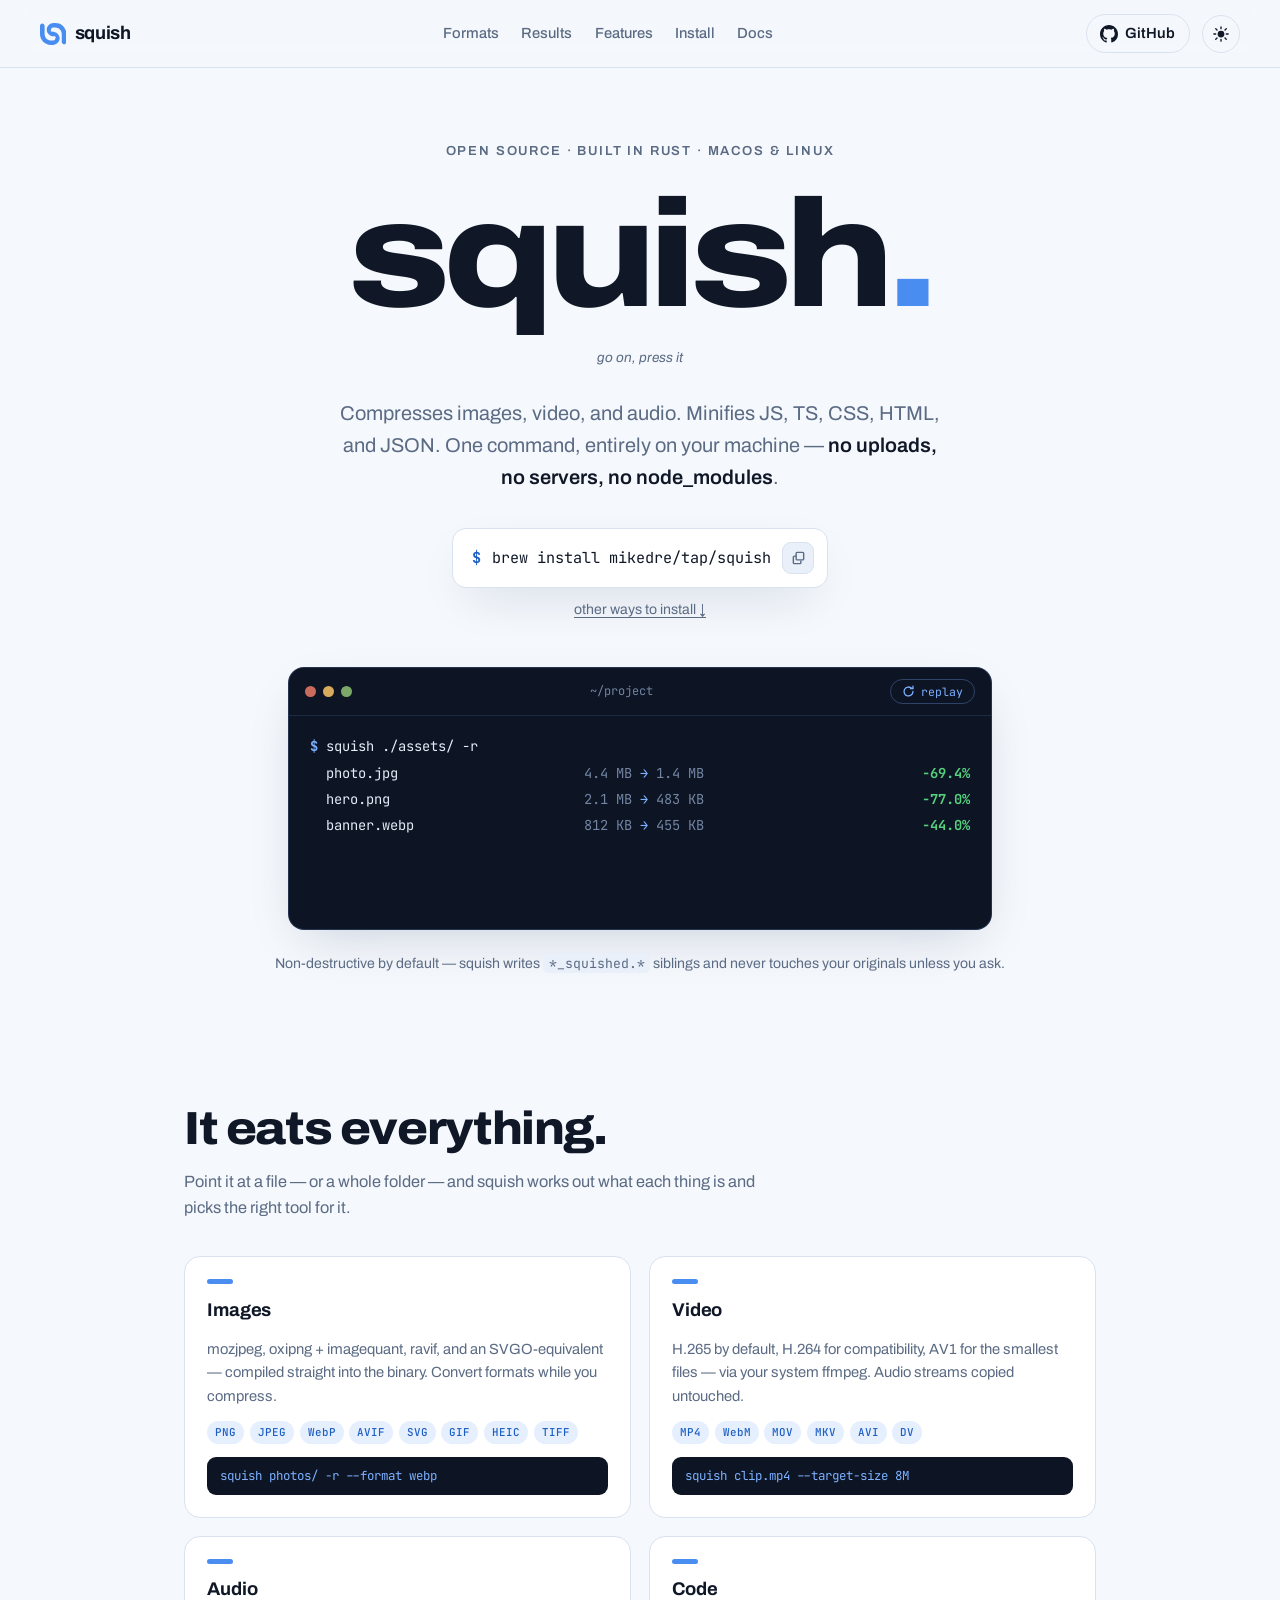
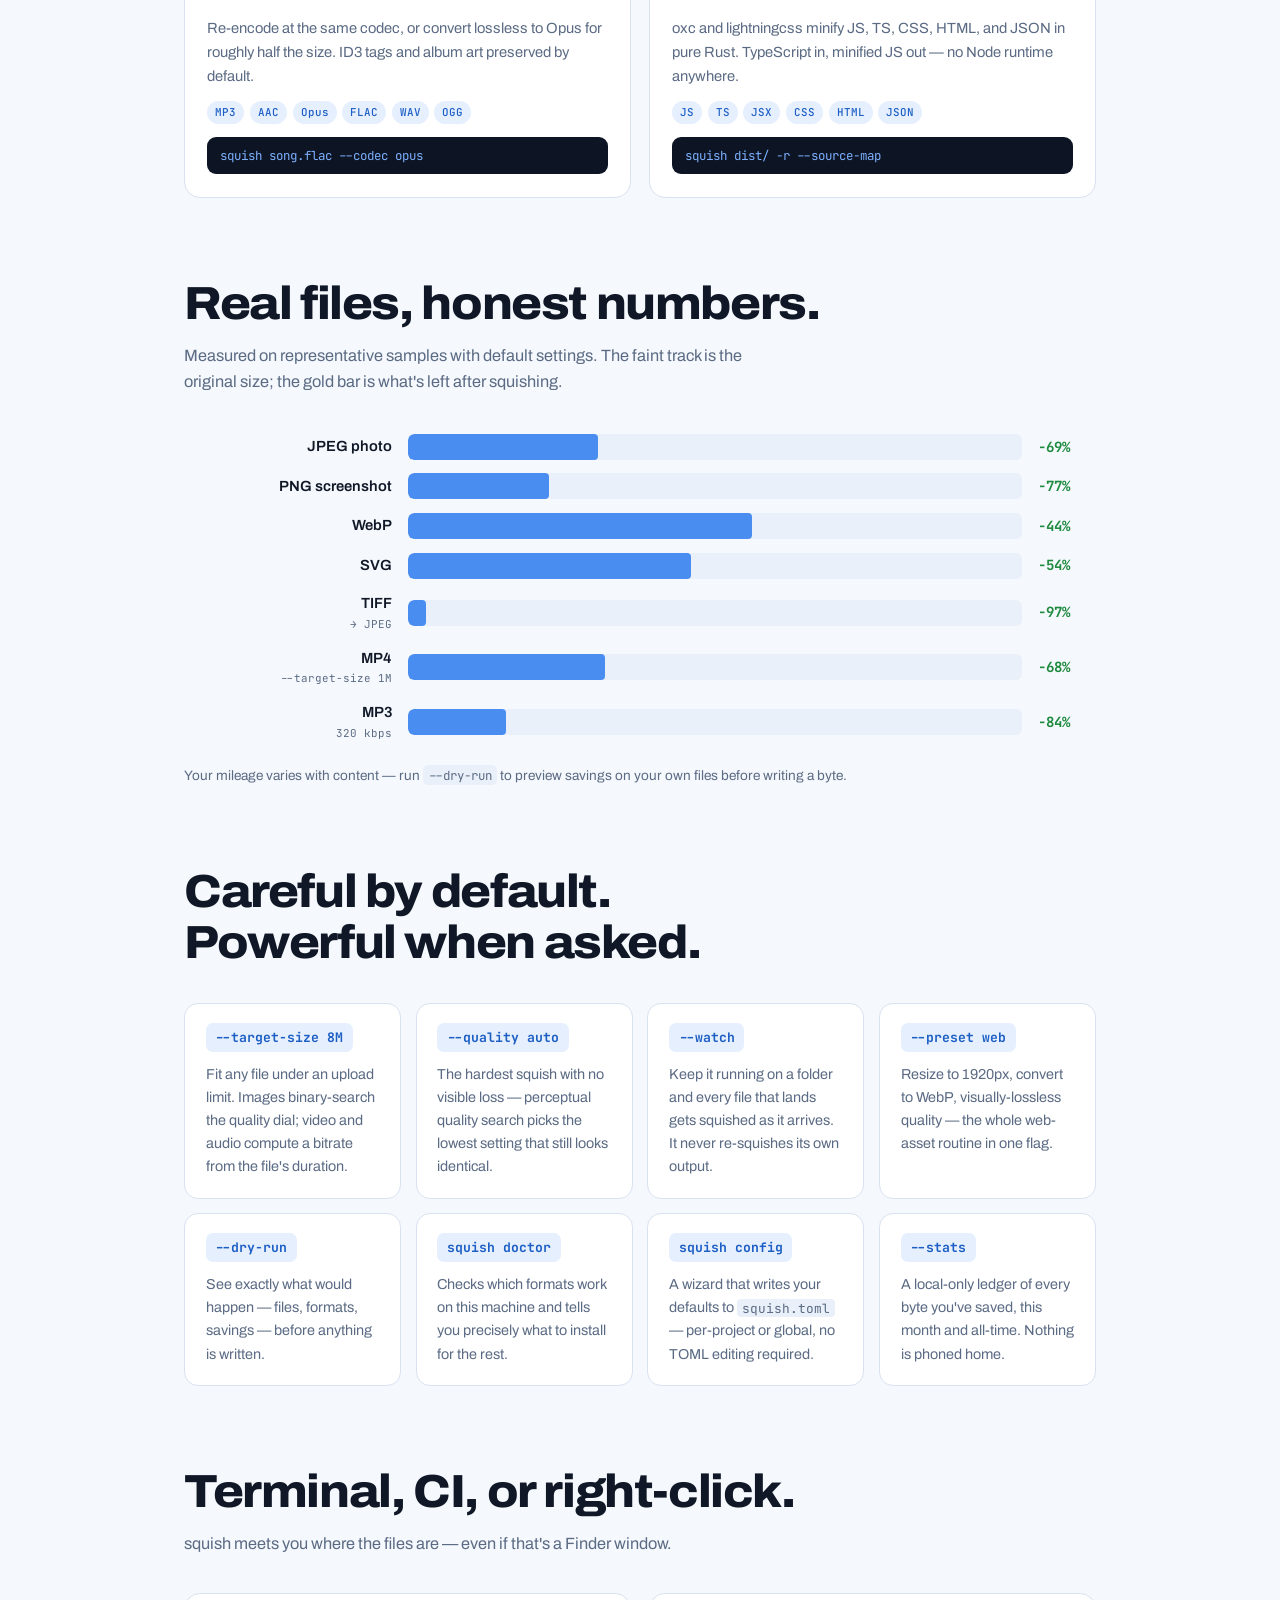
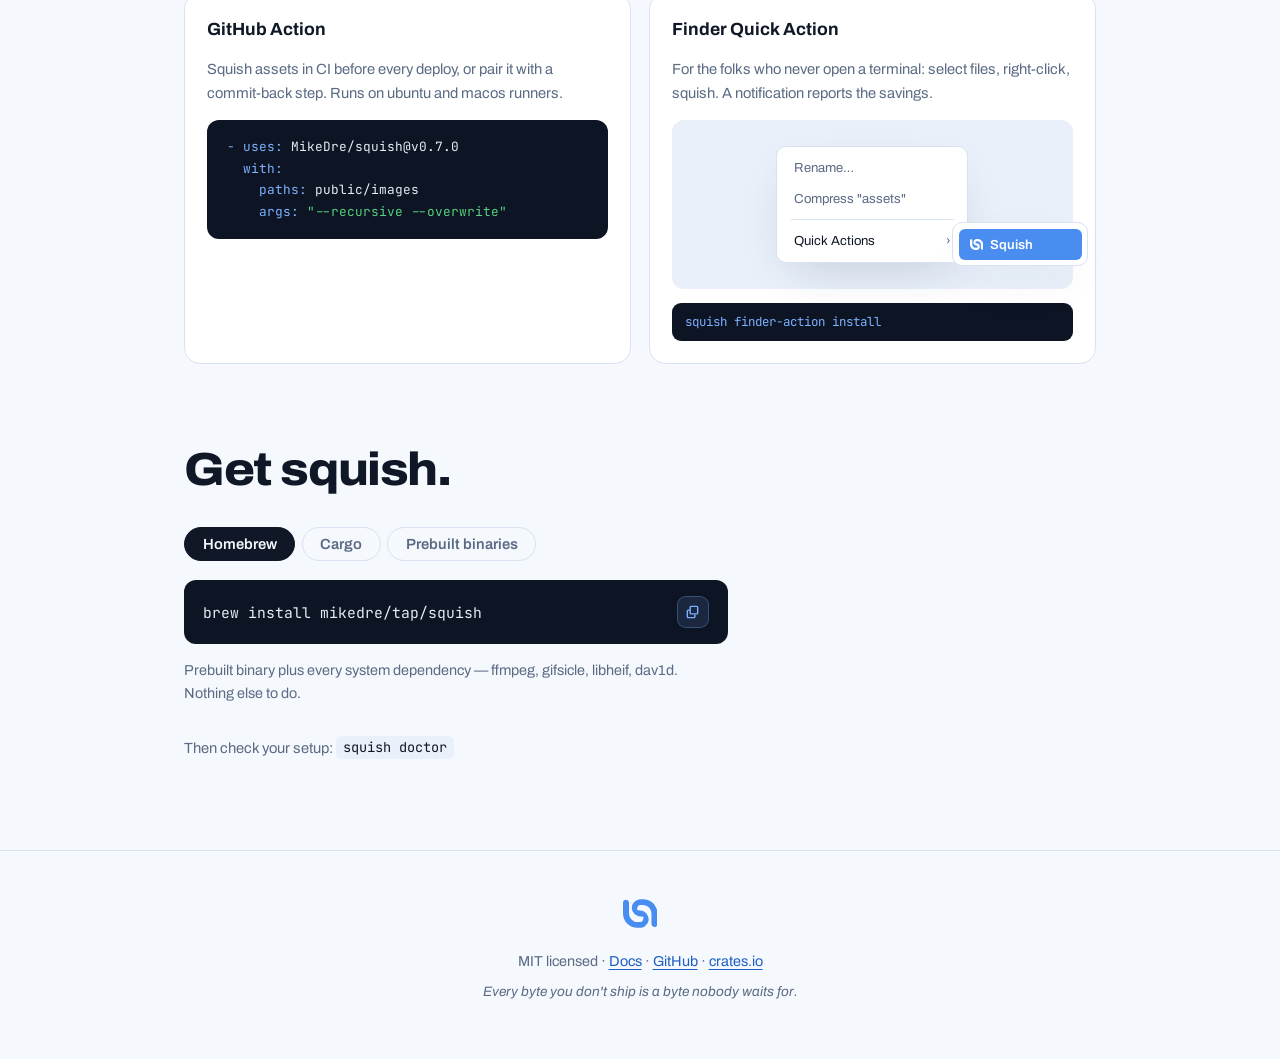
==== commit d8dbb4c9: "✨ Added: Docs page shell with install section [feature/site-blue-docs]" ====
--- a/site/index.html
+++ b/site/index.html
@@ -29,6 +29,7 @@
       <a href="#results">Results</a>
       <a href="#features">Features</a>
       <a href="#install">Install</a>
+      <a href="docs.html">Docs</a>
     </nav>
     <div class="nav-actions">
       <a class="nav-github" href="https://github.com/MikeDre/squish">
@@ -407,7 +408,8 @@
       <path d="M10.2,8.1c0-1.9-1.5-3.5-3.4-3.6s-1.1-.4-1.1-1,.4-1.2,1.1-1.2h1.1c1.9,0,3.4,1.5,3.4,3.4v4.2c0,.6.5,1.2,1.2,1.2h0c.6,0,1.2-.5,1.2-1.2v-4.2c0-3.1-2.5-5.7-5.7-5.7h-1c-1.8,0-3.4,1.5-3.5,3.3s1.5,3.5,3.4,3.6,1.1.4,1.1,1-.4,1.2-1.1,1.2h-1.1c-1.9,0-3.4-1.5-3.4-3.4V1.4C2.3.7,1.8.2,1.2.2h0C.5.2,0,.7,0,1.4v4.3c0,3.1,2.5,5.7,5.7,5.7s.7,0,1,0c1.8,0,3.4-1.5,3.5-3.3Z"/>
     </svg>
     <p class="footer-line">
-      MIT licensed · <a href="https://github.com/MikeDre/squish">GitHub</a> ·
+      MIT licensed · <a href="docs.html">Docs</a> ·
+      <a href="https://github.com/MikeDre/squish">GitHub</a> ·
       <a href="https://crates.io/crates/squish-media-cli">crates.io</a>
     </p>
     <p class="footer-tag">Every byte you don't ship is a byte nobody waits for.</p>
--- a/site/style.css
+++ b/site/style.css
@@ -177,6 +177,10 @@
   color: var(--ink);
 }
 
+.nav-links a[aria-current='page'] {
+  color: var(--ink);
+}
+
 .nav-actions {
   display: flex;
   align-items: center;
@@ -905,6 +909,10 @@
   color: var(--term-green);
 }
 
+.c-comment {
+  color: var(--term-dim);
+}
+
 /* Finder context-menu mock */
 .finder-mock {
   display: grid;
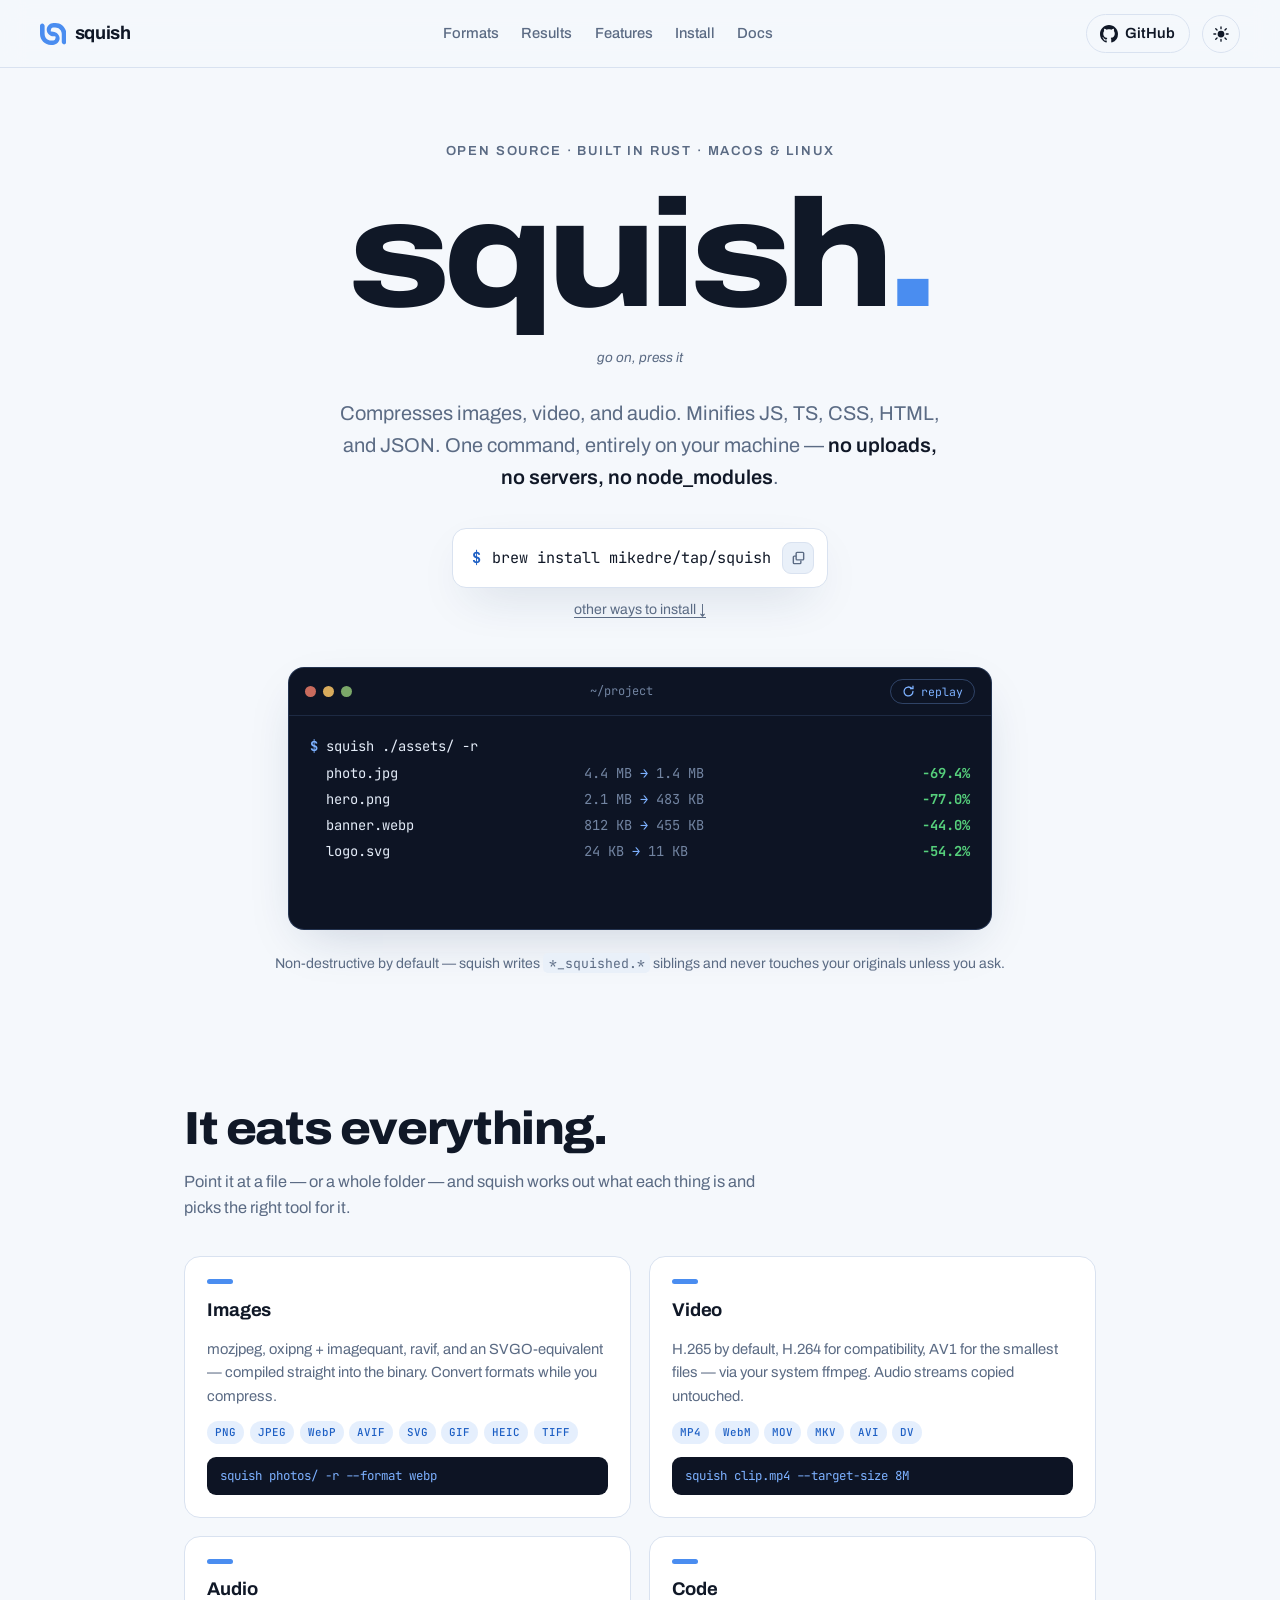
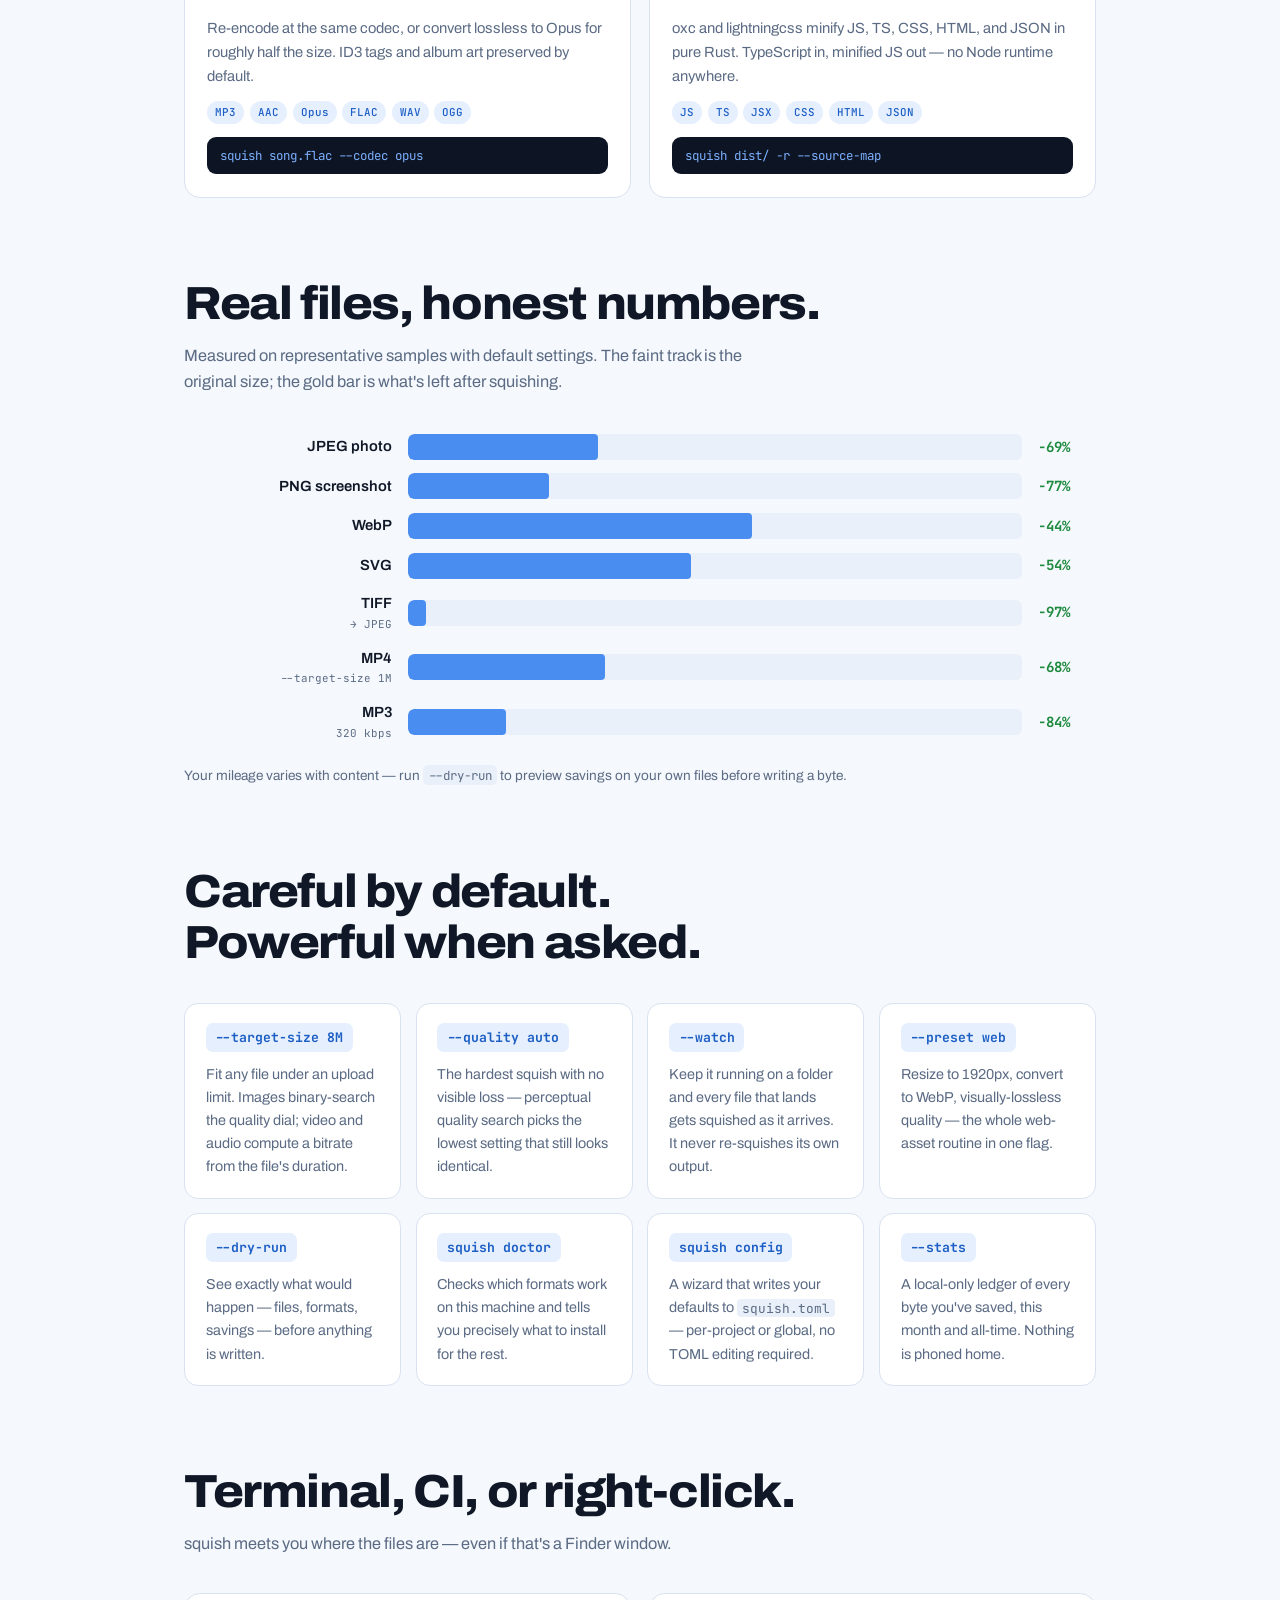
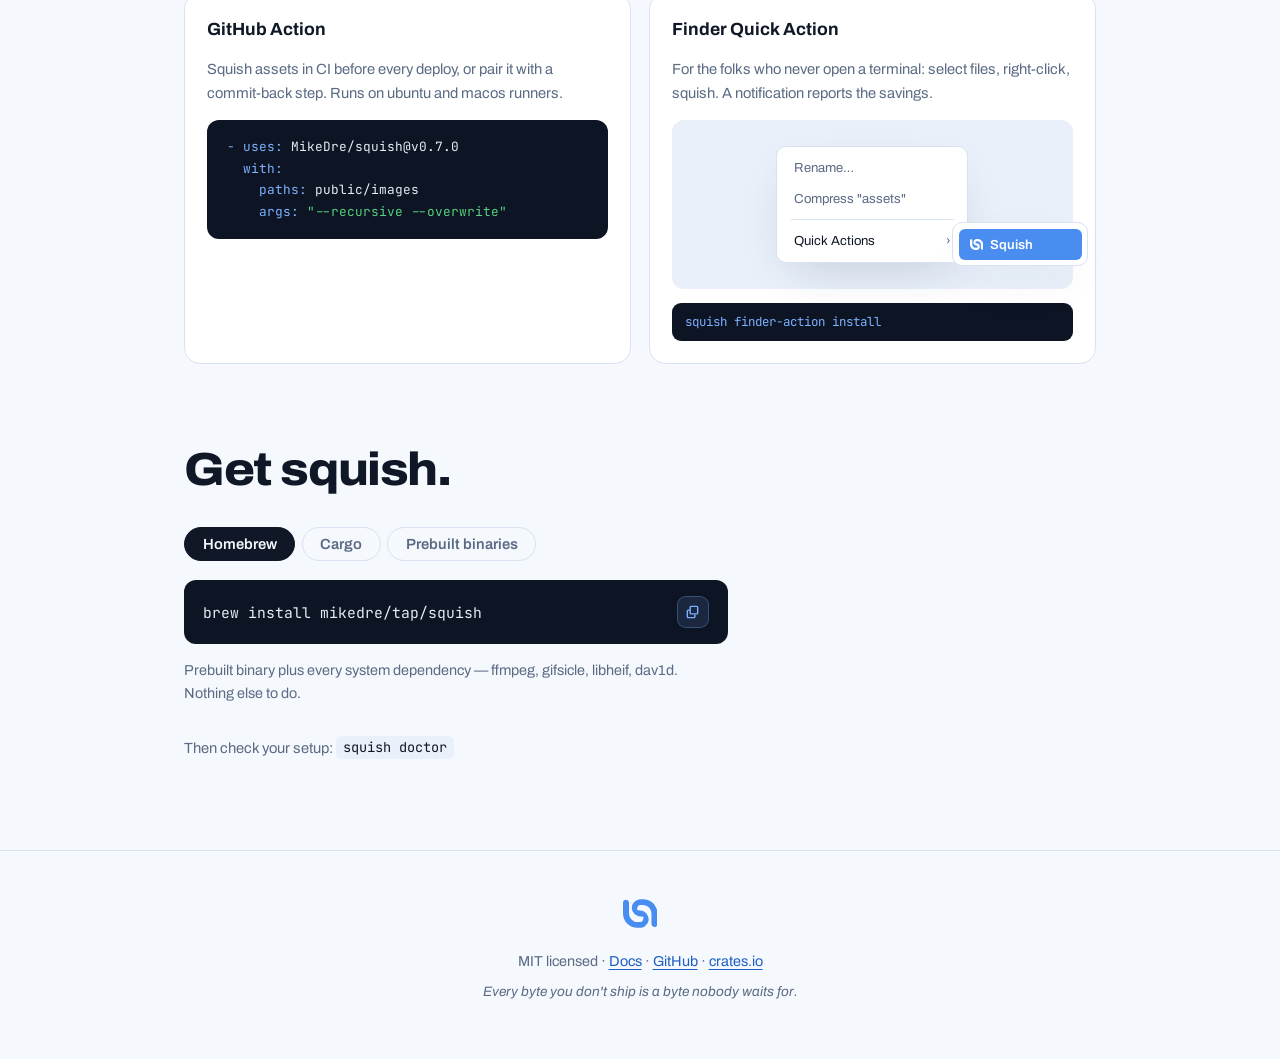
==== commit cafdf3e7: "🐛 Fixed: cargo install failure — document --locked install, add CI guard Bare `cargo install squish-" ====
--- a/site/index.html
+++ b/site/index.html
@@ -382,13 +382,15 @@
       </div>
 
       <div class="tab-panel" id="tab-cargo" role="tabpanel" aria-labelledby="tabbtn-cargo" hidden>
-        <pre class="code-block has-copy"><code>cargo install squish-media-cli</code><button
-          class="copy-btn" type="button" data-copy="cargo install squish-media-cli"
+        <pre class="code-block has-copy"><code>cargo install squish-media-cli --locked</code><button
+          class="copy-btn" type="button" data-copy="cargo install squish-media-cli --locked"
           aria-label="Copy cargo command"><svg viewBox="0 0 16 16" width="15" height="15"
           aria-hidden="true"><path fill="none" stroke="currentColor" stroke-width="1.5"
           d="M5.5 5.5h-2a1 1 0 0 0-1 1v6a1 1 0 0 0 1 1h6a1 1 0 0 0 1-1v-2m-4-9h6a1 1 0 0 1 1 1v6a1 1 0 0 1-1 1h-6a1 1 0 0 1-1-1v-6a1 1 0 0 1 1-1z"/></svg></button></pre>
-        <p class="tab-note">Compiles from crates.io on stable Rust (1.95+). Install the
-          system dependencies separately for full format coverage.</p>
+        <p class="tab-note"><code>--locked</code> installs the tested dependency versions;
+          without it cargo may pull newer transitive crates that fail to compile. Compiles
+          from crates.io on stable Rust (1.95+). Install the system dependencies separately
+          for full format coverage.</p>
       </div>
 
       <div class="tab-panel" id="tab-bin" role="tabpanel" aria-labelledby="tabbtn-bin" hidden>
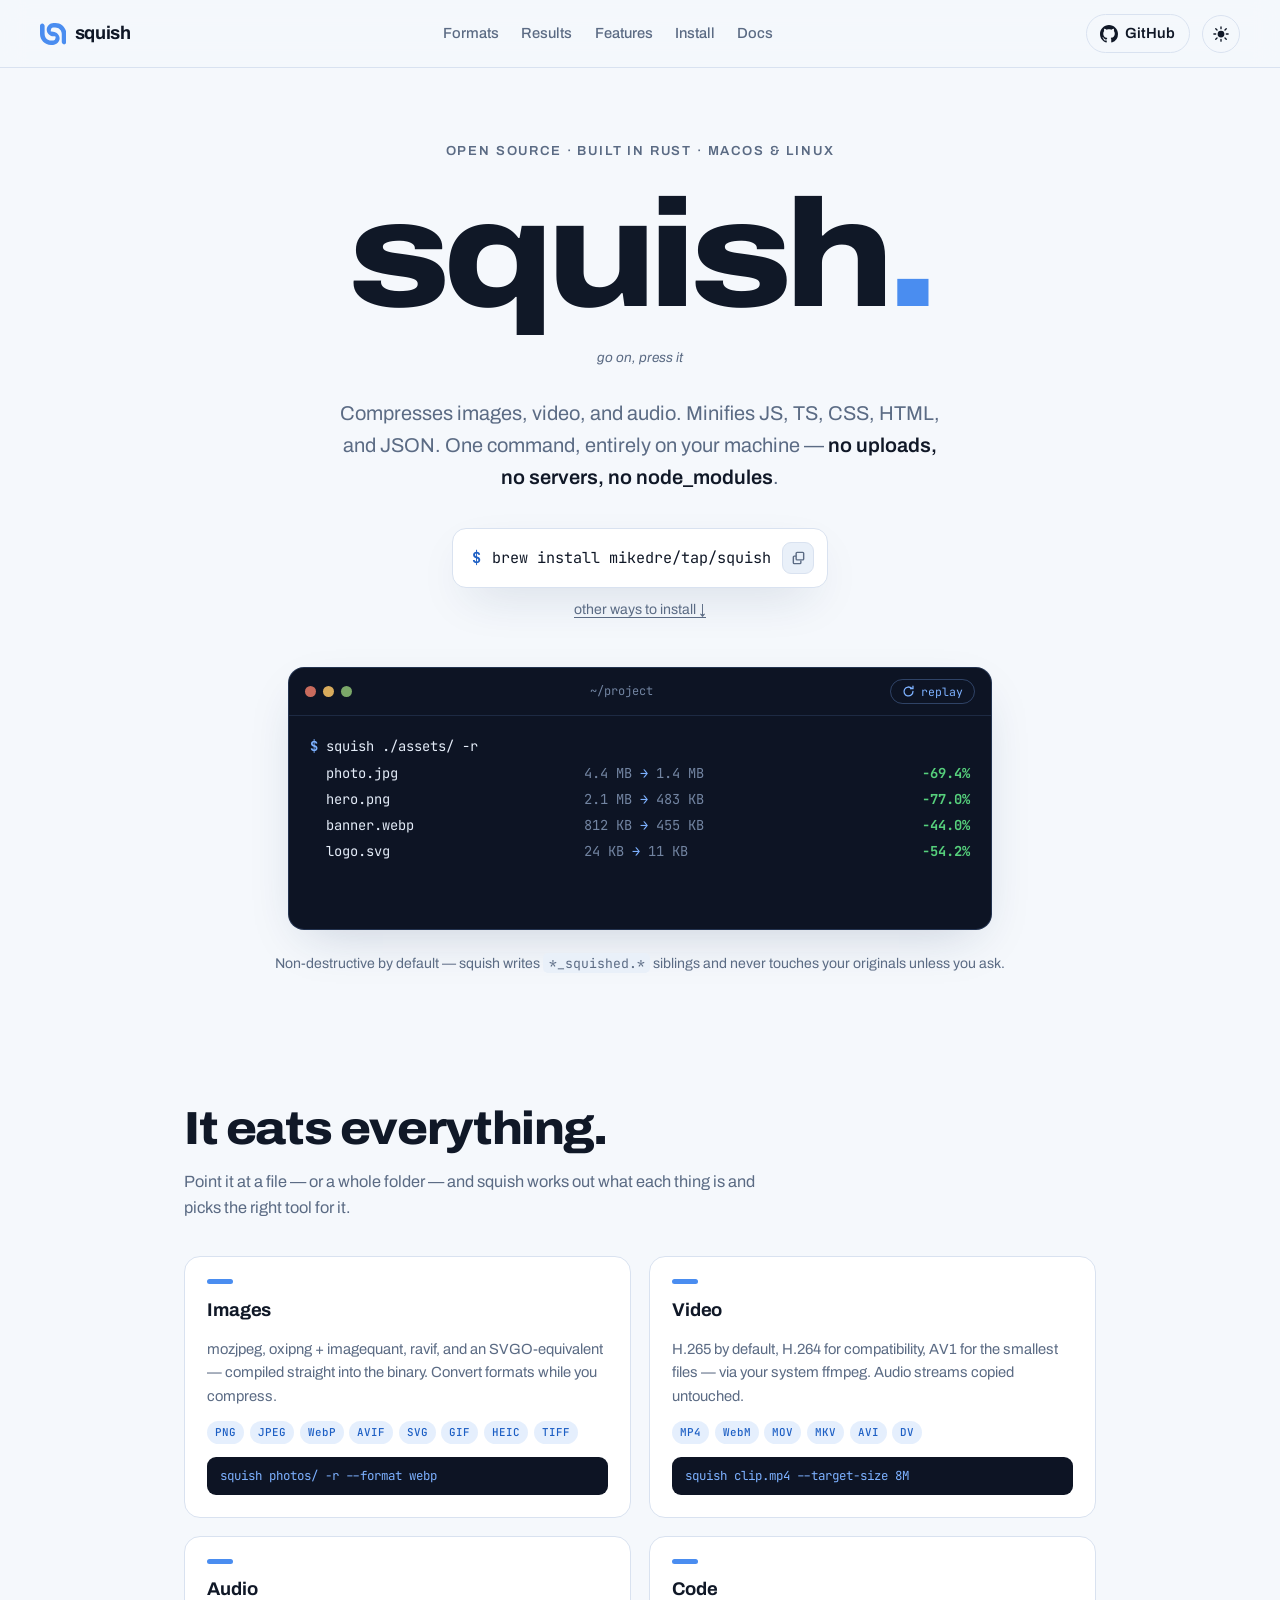
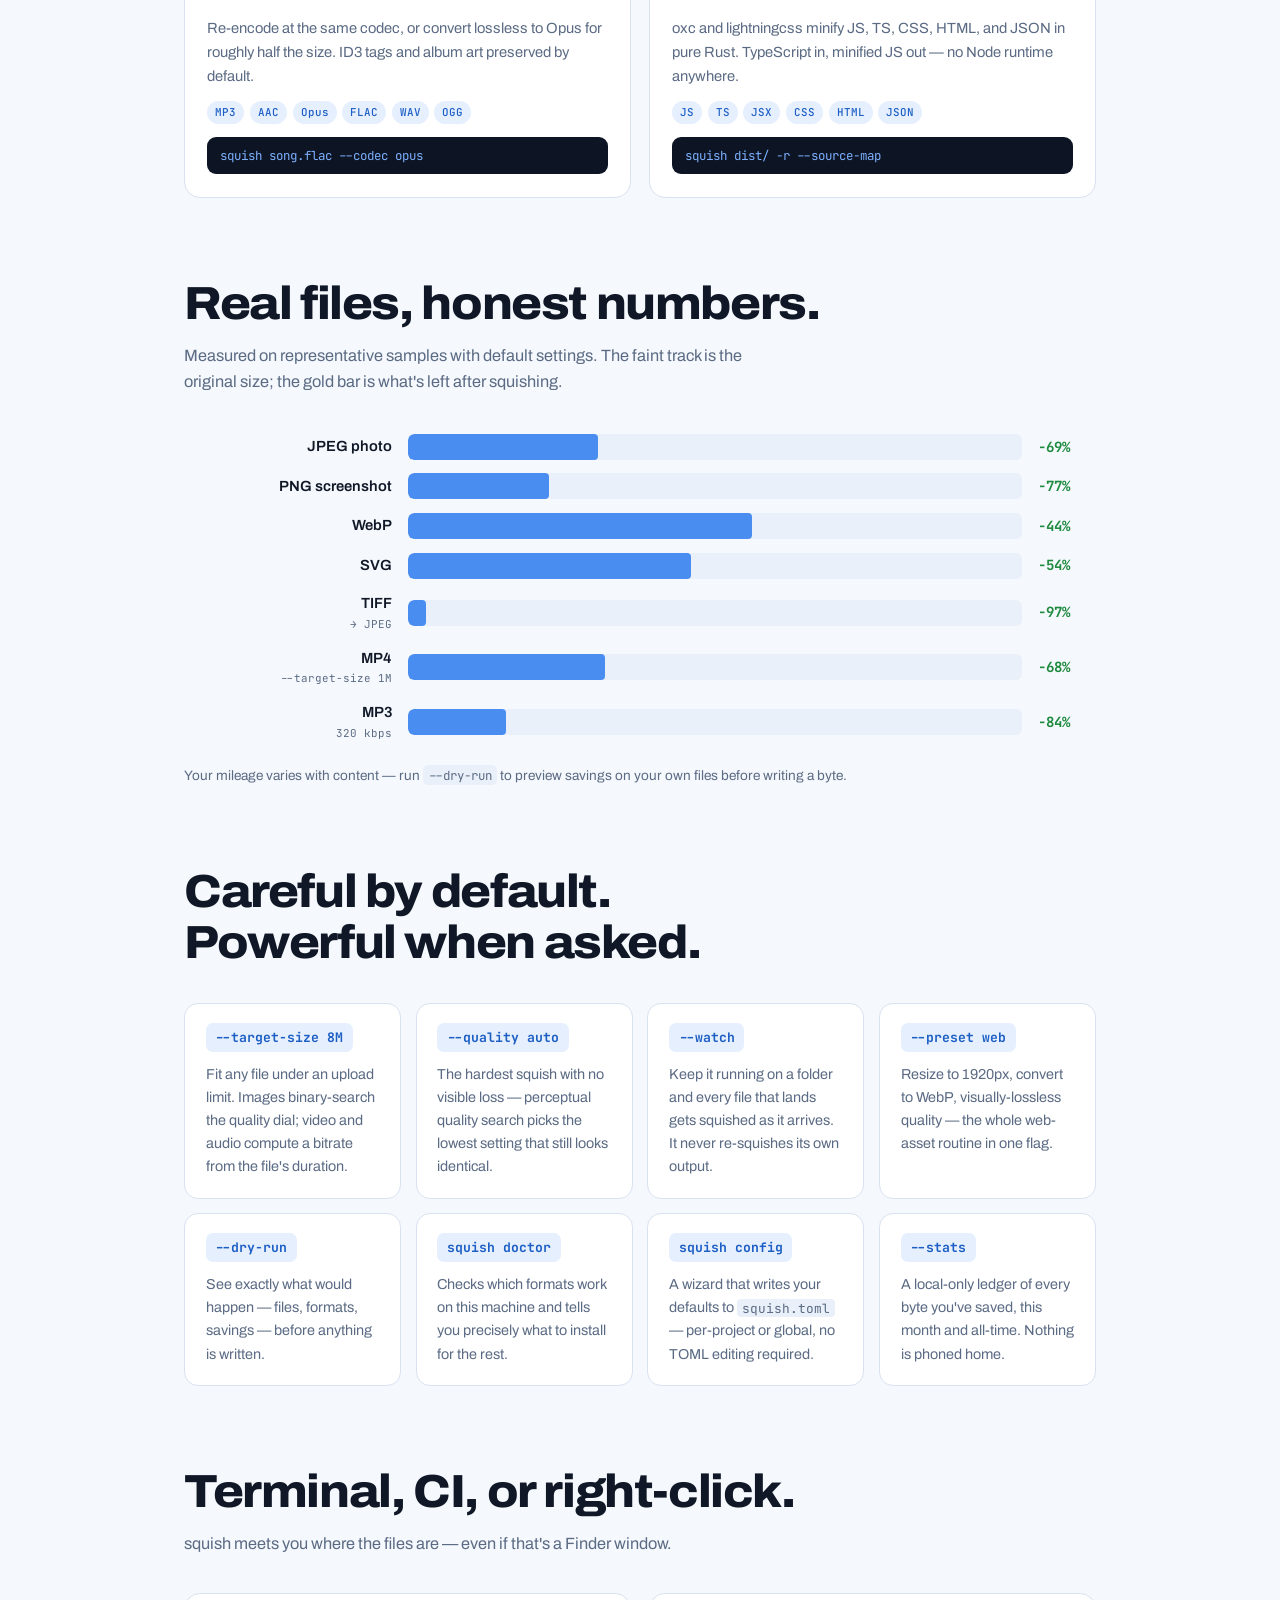
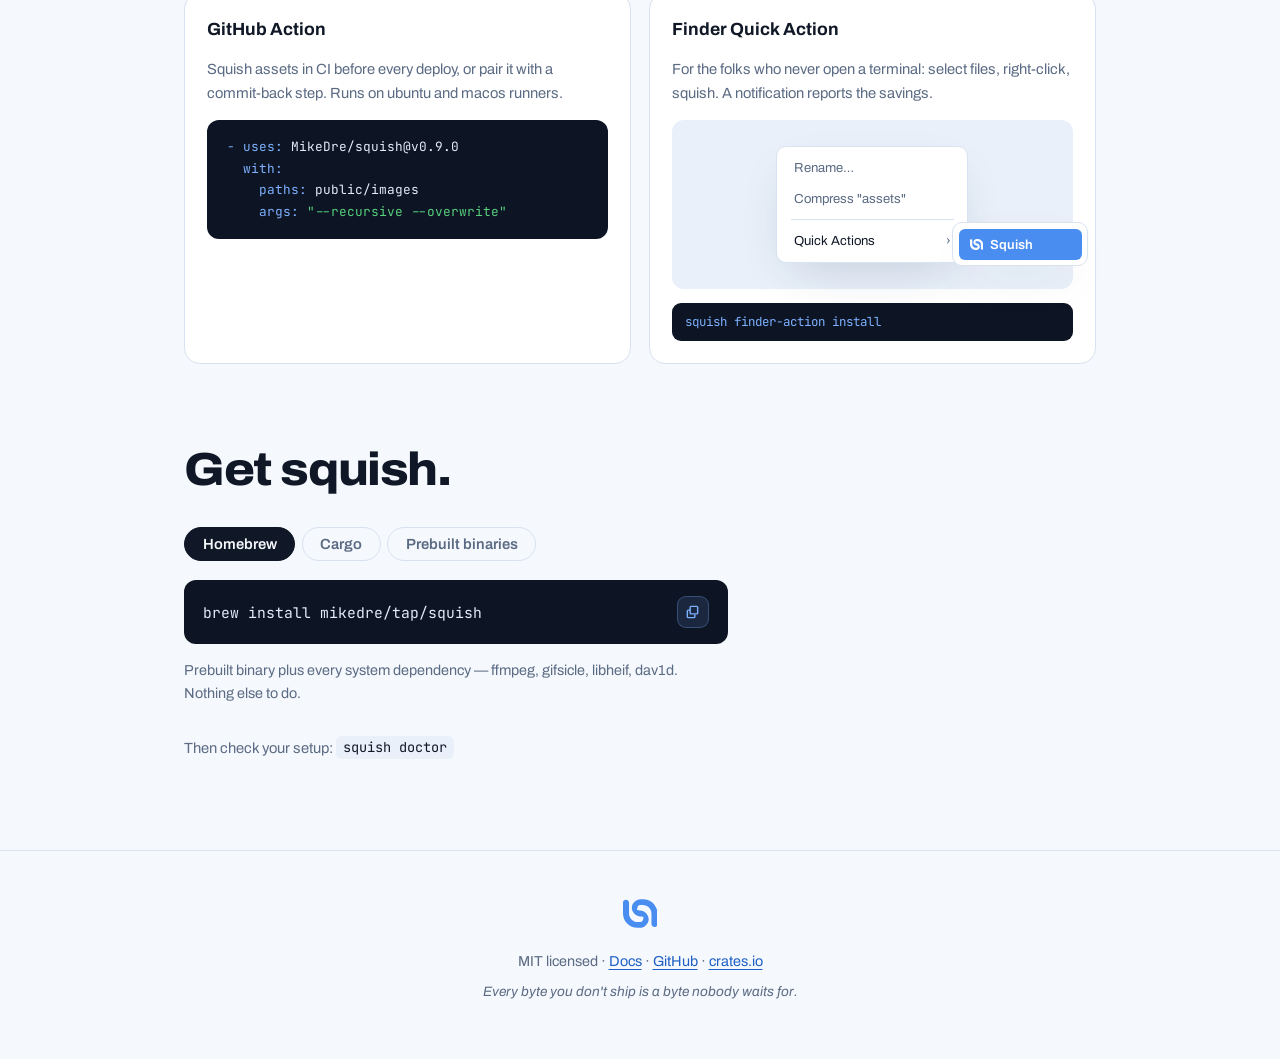
==== commit 1e801024: "🔖 Release: v0.9.0 (--select interactive crop selection)" ====
--- a/site/index.html
+++ b/site/index.html
@@ -326,7 +326,7 @@
           <h3 class="ev-name">GitHub Action</h3>
           <p class="ev-desc">Squish assets in CI before every deploy, or pair it with a
             commit-back step. Runs on ubuntu and macos runners.</p>
-          <pre class="code-block"><code><span class="c-key">- uses:</span> MikeDre/squish@v0.7.0
+          <pre class="code-block"><code><span class="c-key">- uses:</span> MikeDre/squish@v0.9.0
   <span class="c-key">with:</span>
     <span class="c-key">paths:</span> public/images
     <span class="c-key">args:</span> <span class="c-str">"--recursive --overwrite"</span></code></pre>
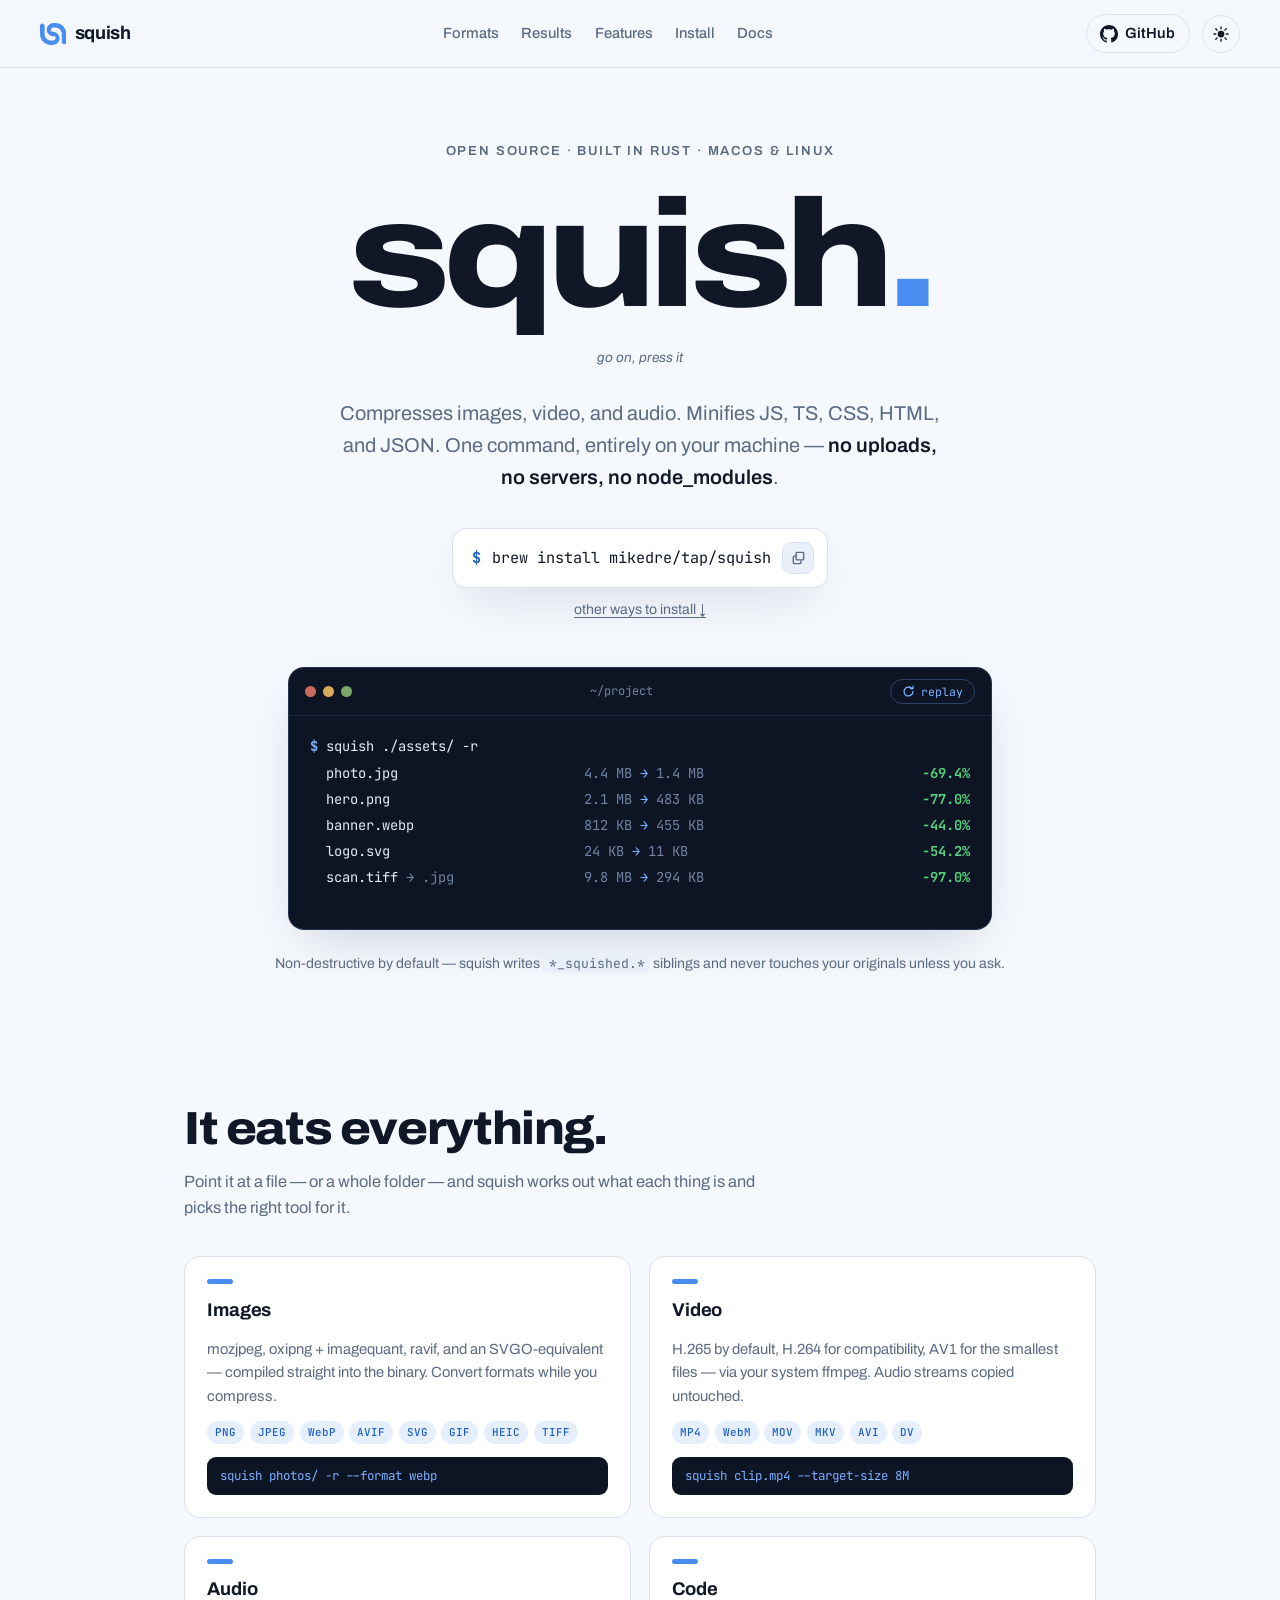
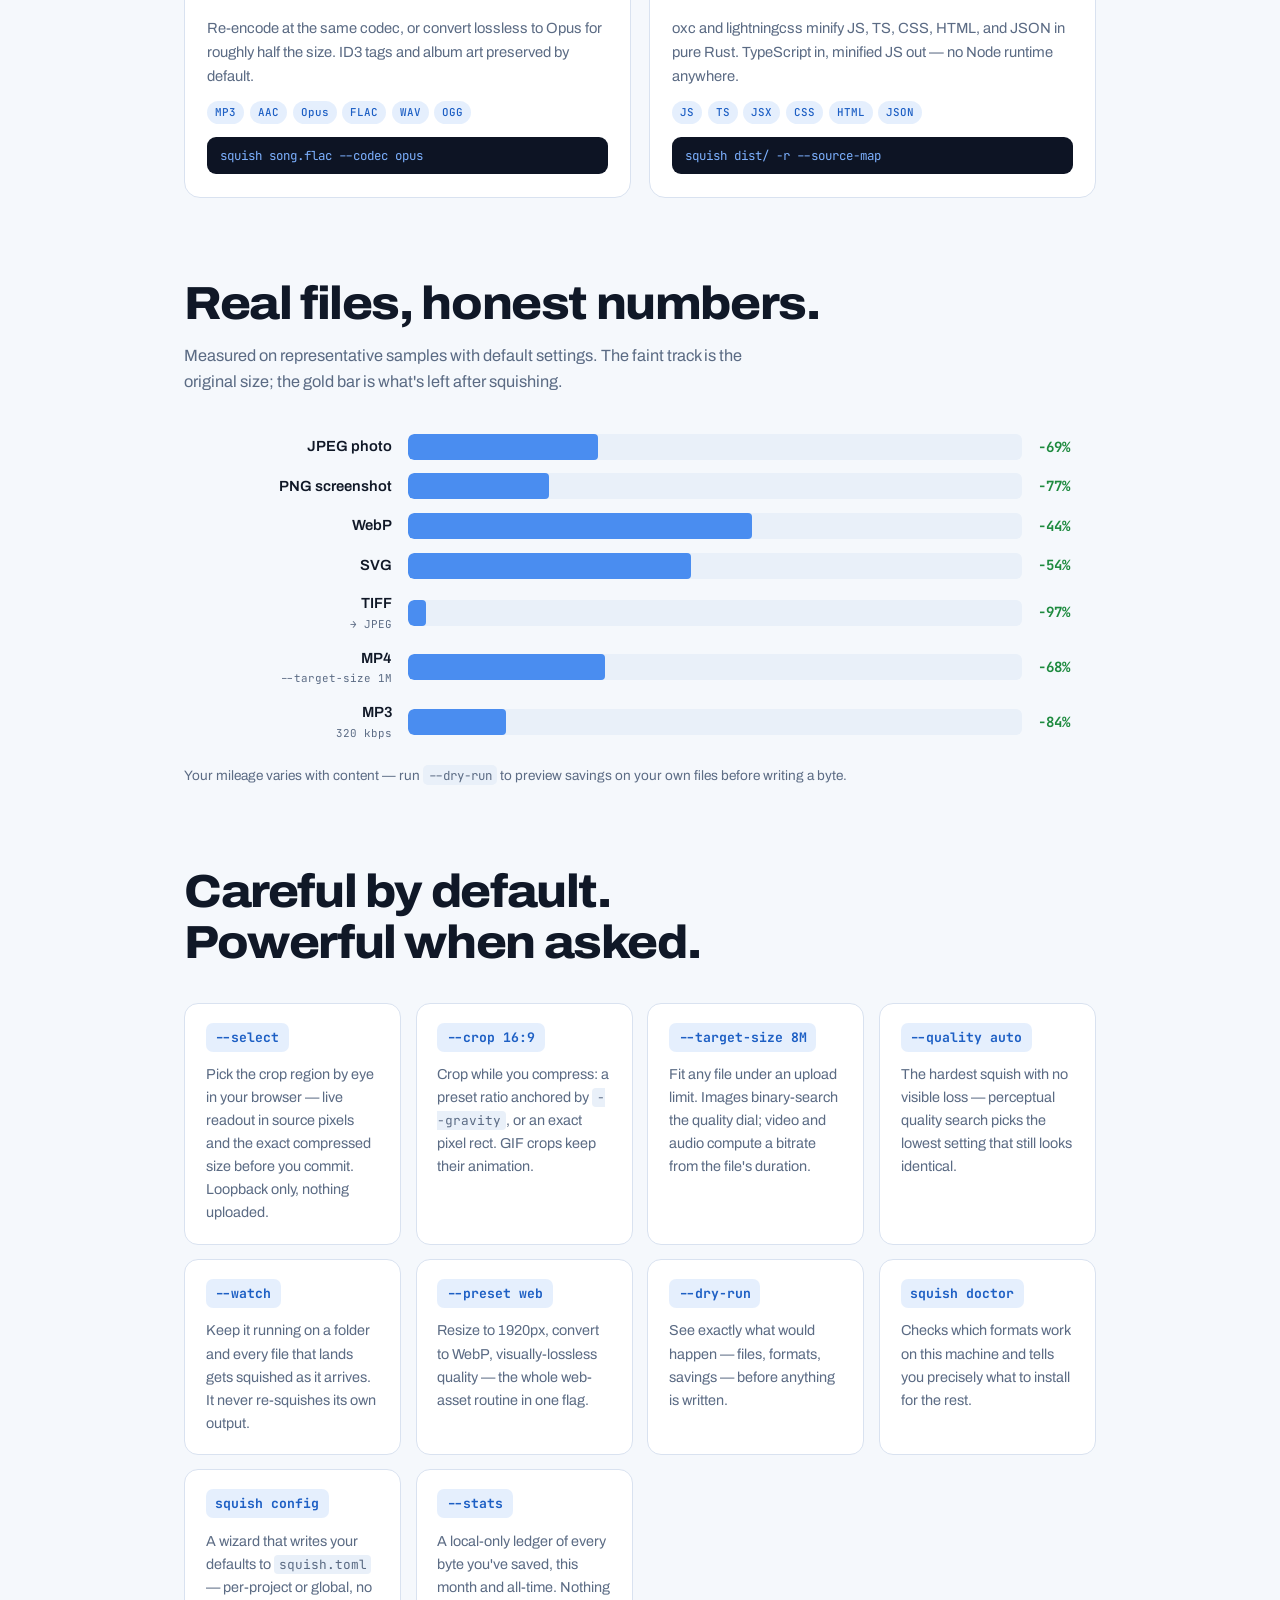
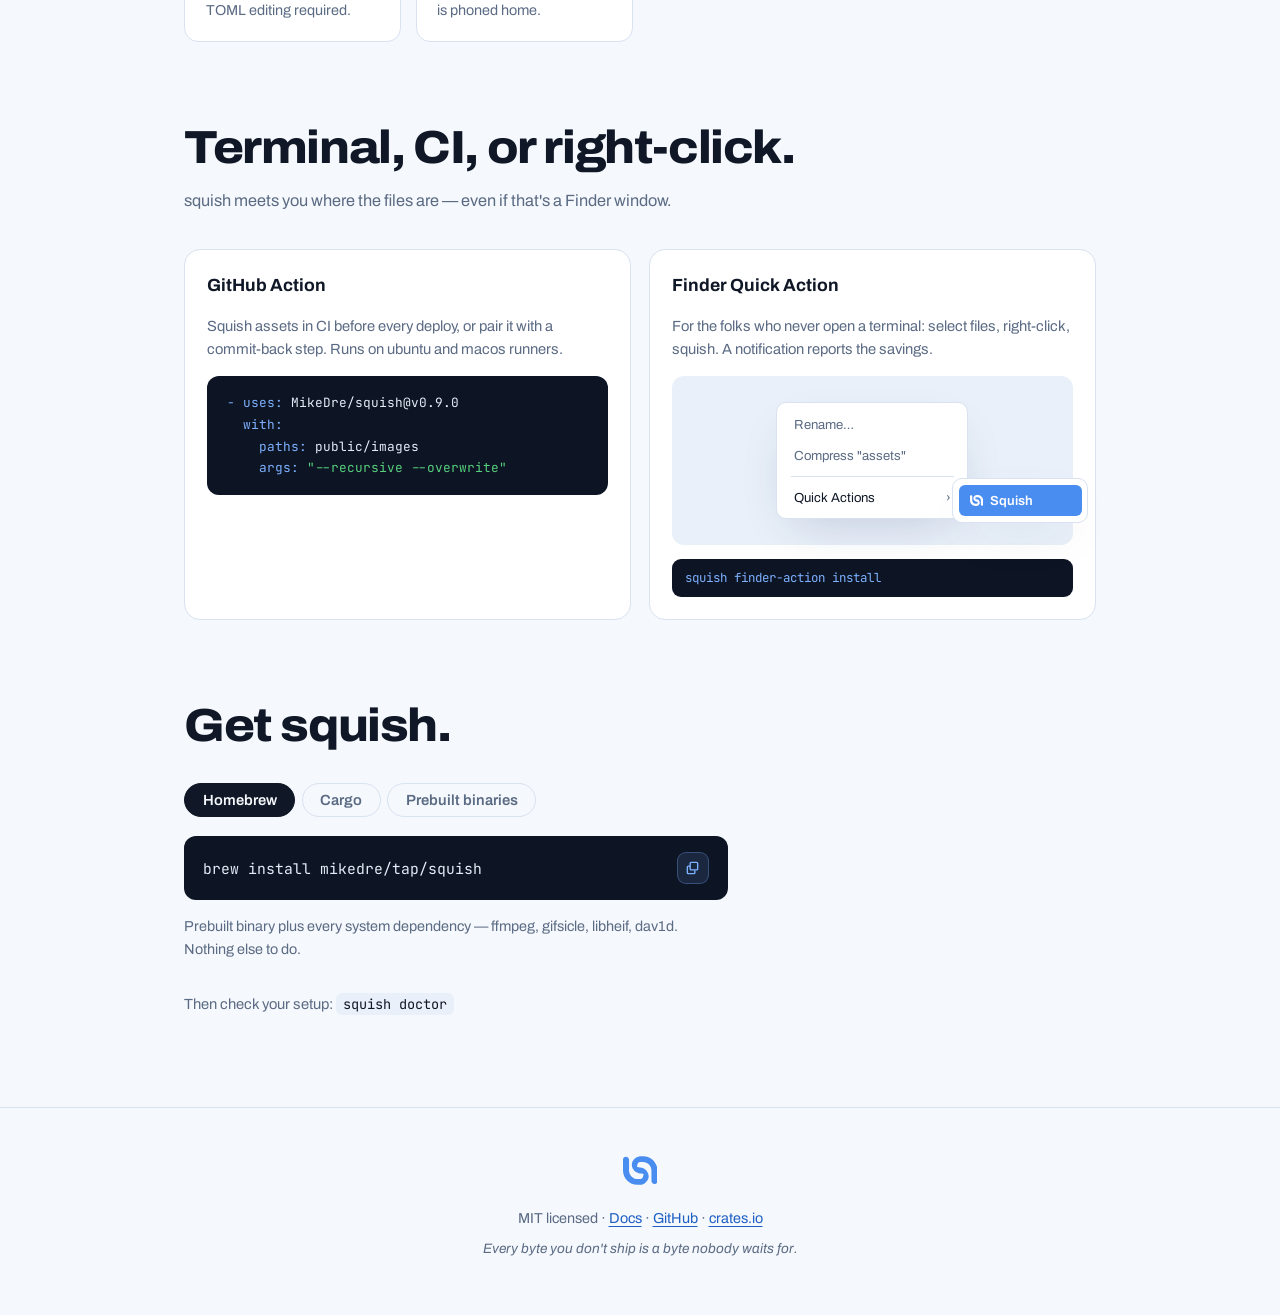
==== commit fde76c64: "📝 Docs: document --select/--crop across the website and crate READMEs" ====
--- a/site/index.html
+++ b/site/index.html
@@ -272,6 +272,16 @@
 
       <div class="feature-grid">
         <div class="feature">
+          <code class="feature-flag">--select</code>
+          <p>Pick the crop region by eye in your browser — live readout in source pixels and the
+            exact compressed size before you commit. Loopback only, nothing uploaded.</p>
+        </div>
+        <div class="feature">
+          <code class="feature-flag">--crop 16:9</code>
+          <p>Crop while you compress: a preset ratio anchored by <code>--gravity</code>, or an
+            exact pixel rect. GIF crops keep their animation.</p>
+        </div>
+        <div class="feature">
           <code class="feature-flag">--target-size 8M</code>
           <p>Fit any file under an upload limit. Images binary-search the quality dial;
             video and audio compute a bitrate from the file's duration.</p>
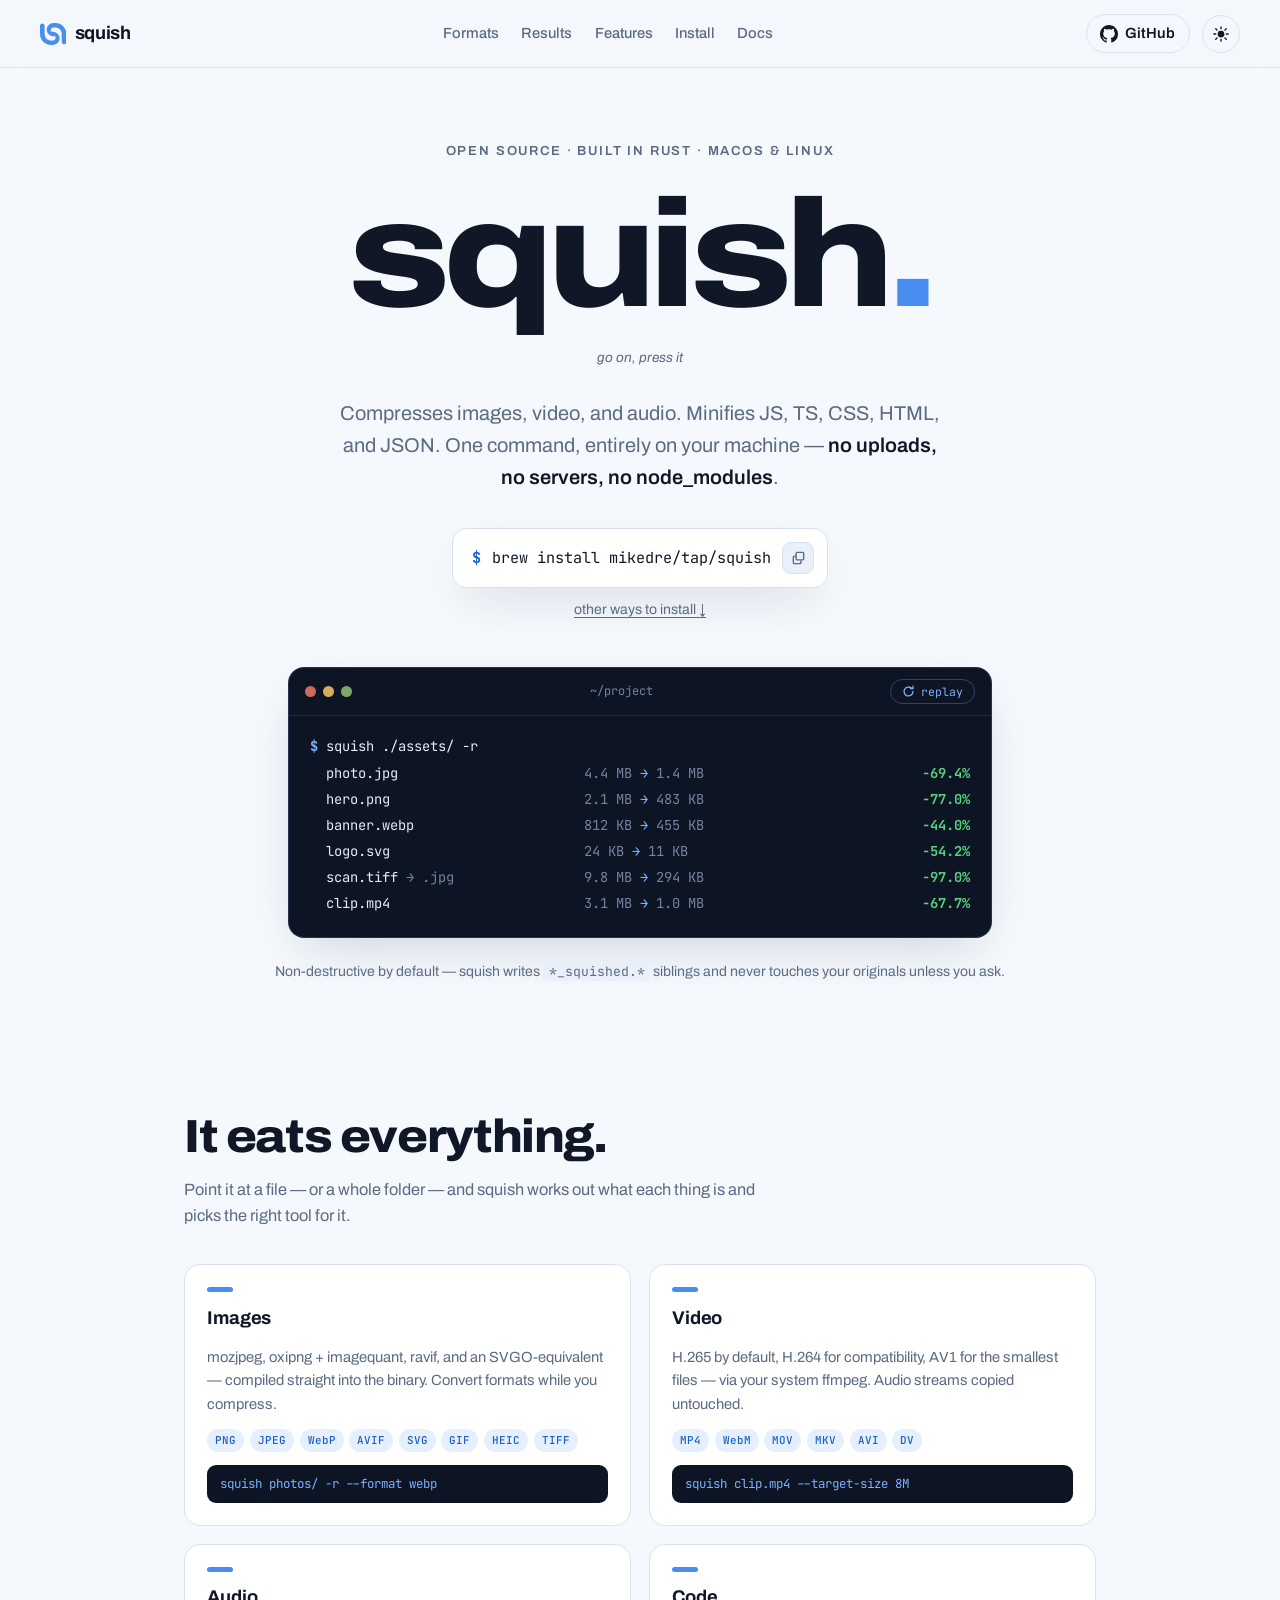
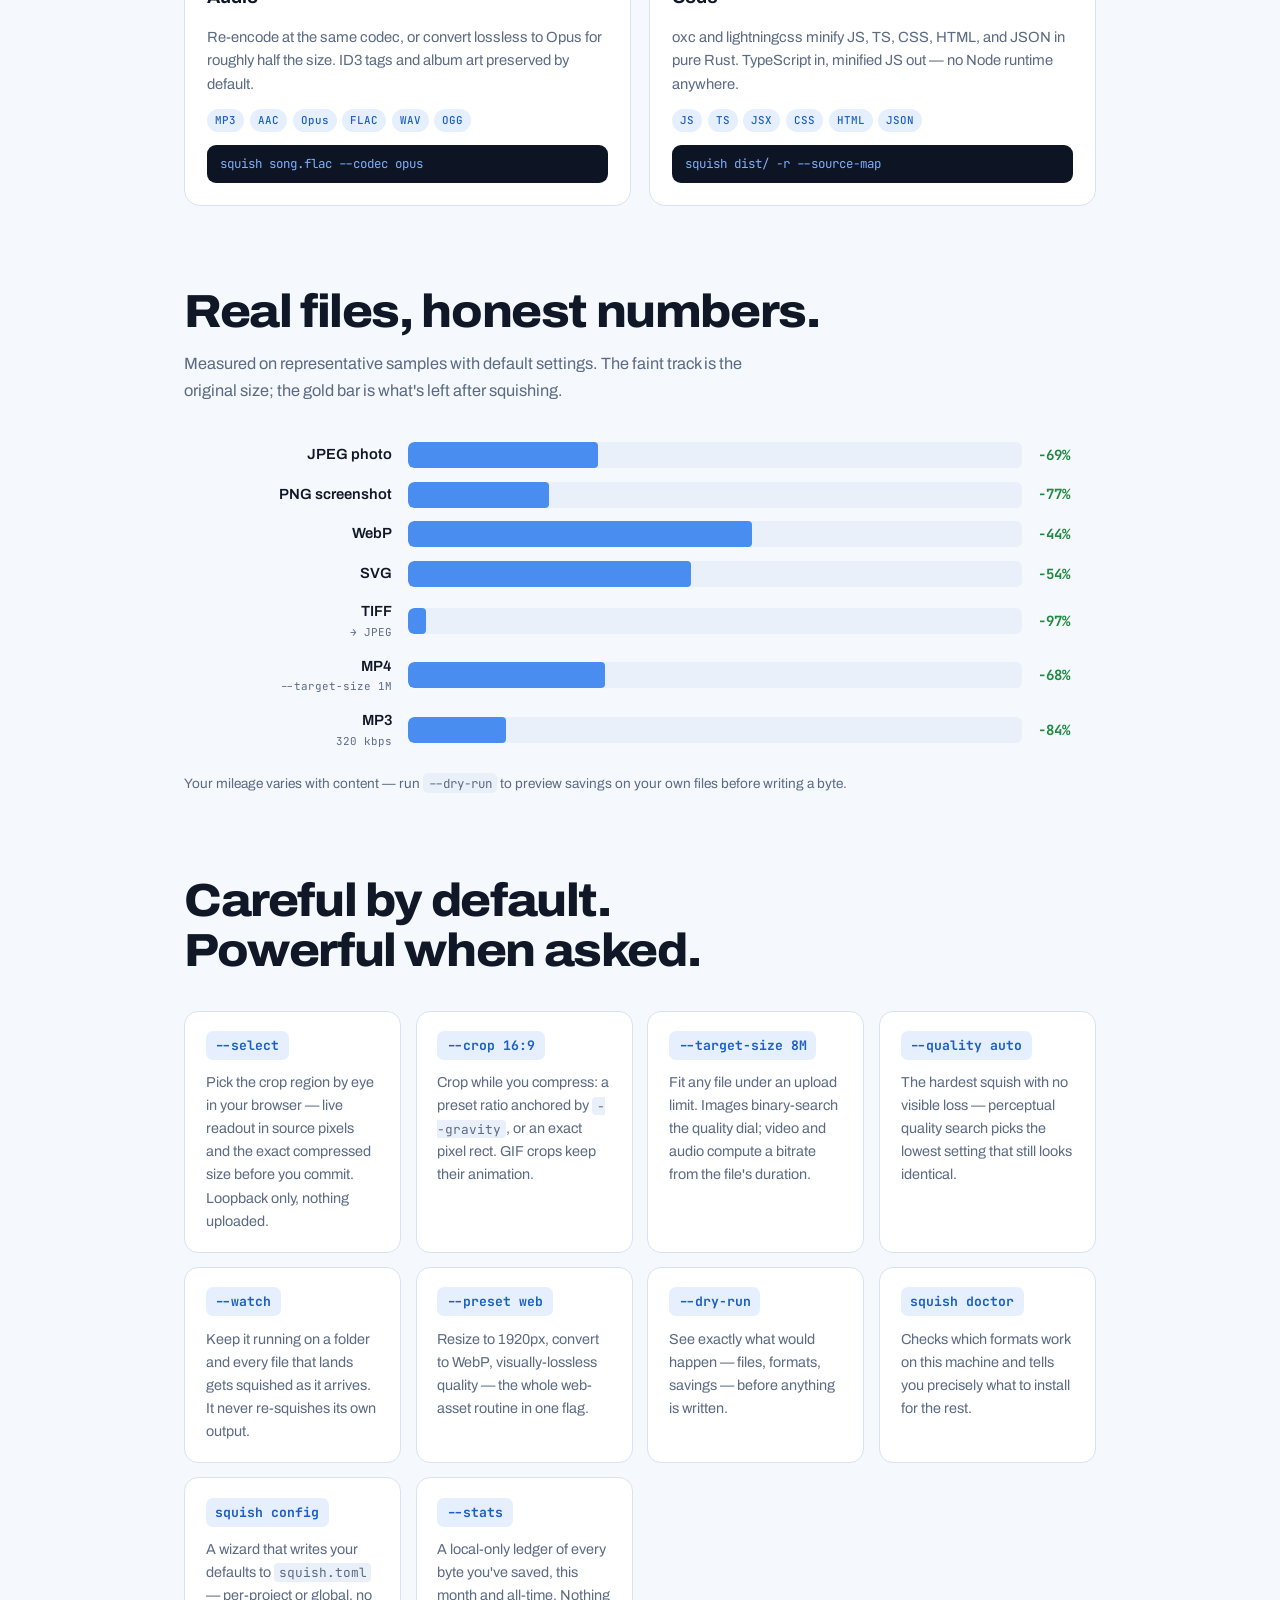
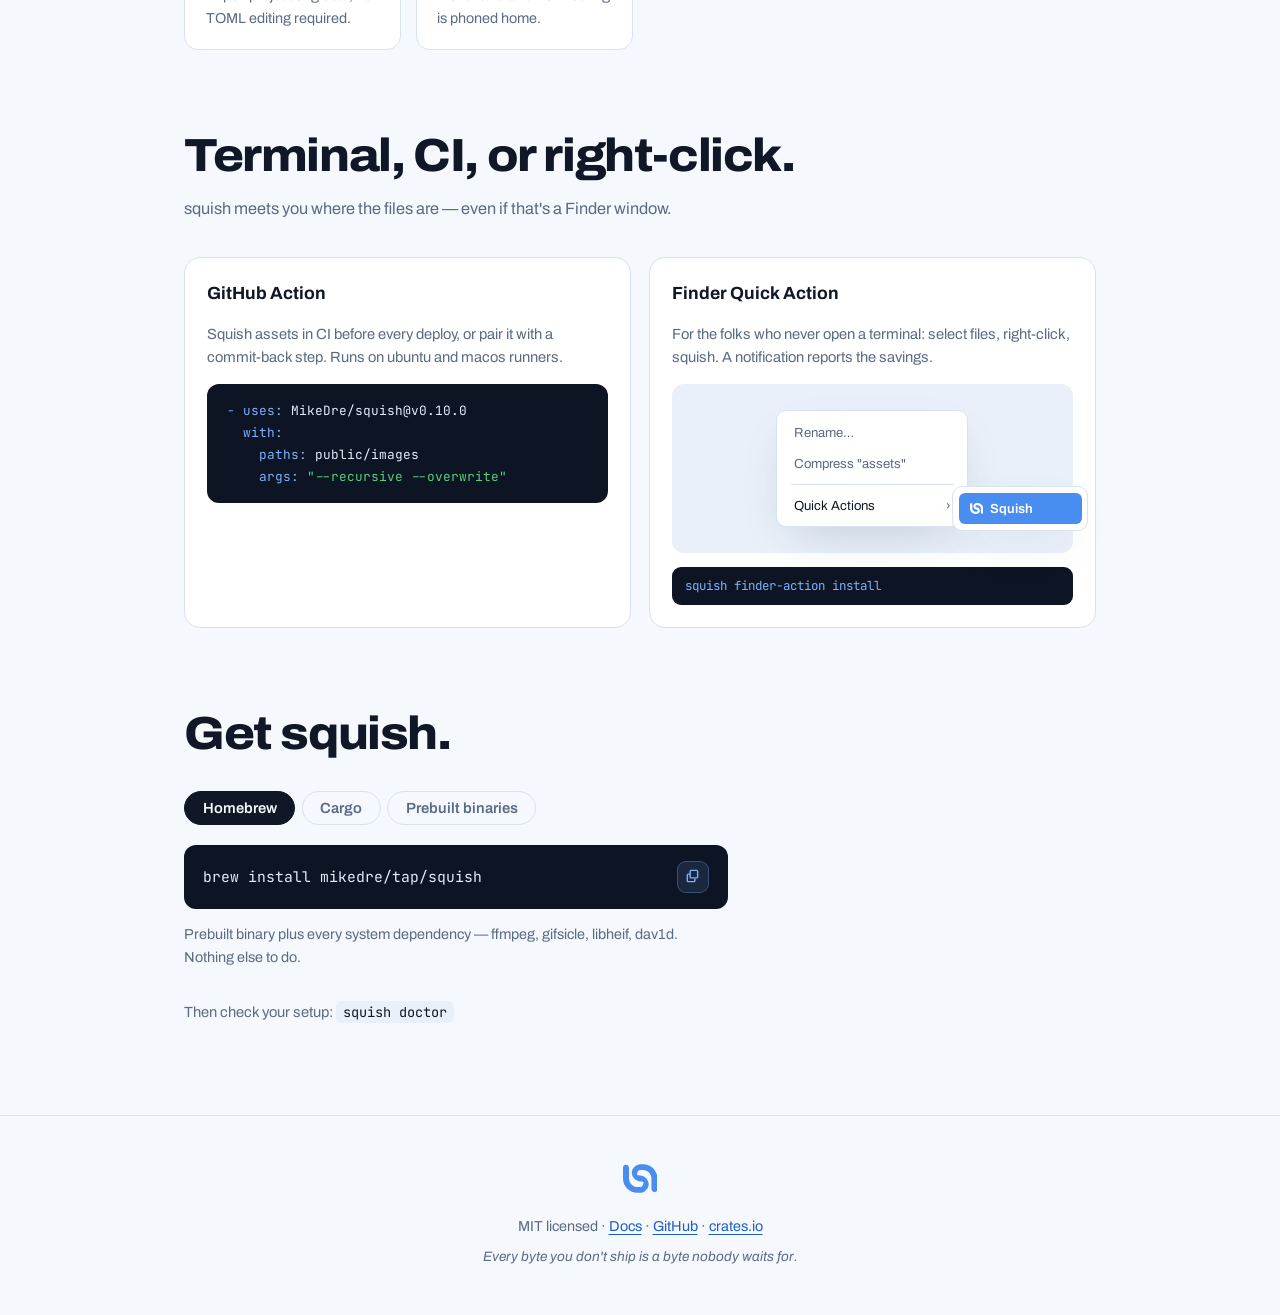
==== commit 891093d5: "🔖 Release: v0.10.0 (SVG → raster conversion)" ====
--- a/site/index.html
+++ b/site/index.html
@@ -336,7 +336,7 @@
           <h3 class="ev-name">GitHub Action</h3>
           <p class="ev-desc">Squish assets in CI before every deploy, or pair it with a
             commit-back step. Runs on ubuntu and macos runners.</p>
-          <pre class="code-block"><code><span class="c-key">- uses:</span> MikeDre/squish@v0.9.0
+          <pre class="code-block"><code><span class="c-key">- uses:</span> MikeDre/squish@v0.10.0
   <span class="c-key">with:</span>
     <span class="c-key">paths:</span> public/images
     <span class="c-key">args:</span> <span class="c-str">"--recursive --overwrite"</span></code></pre>
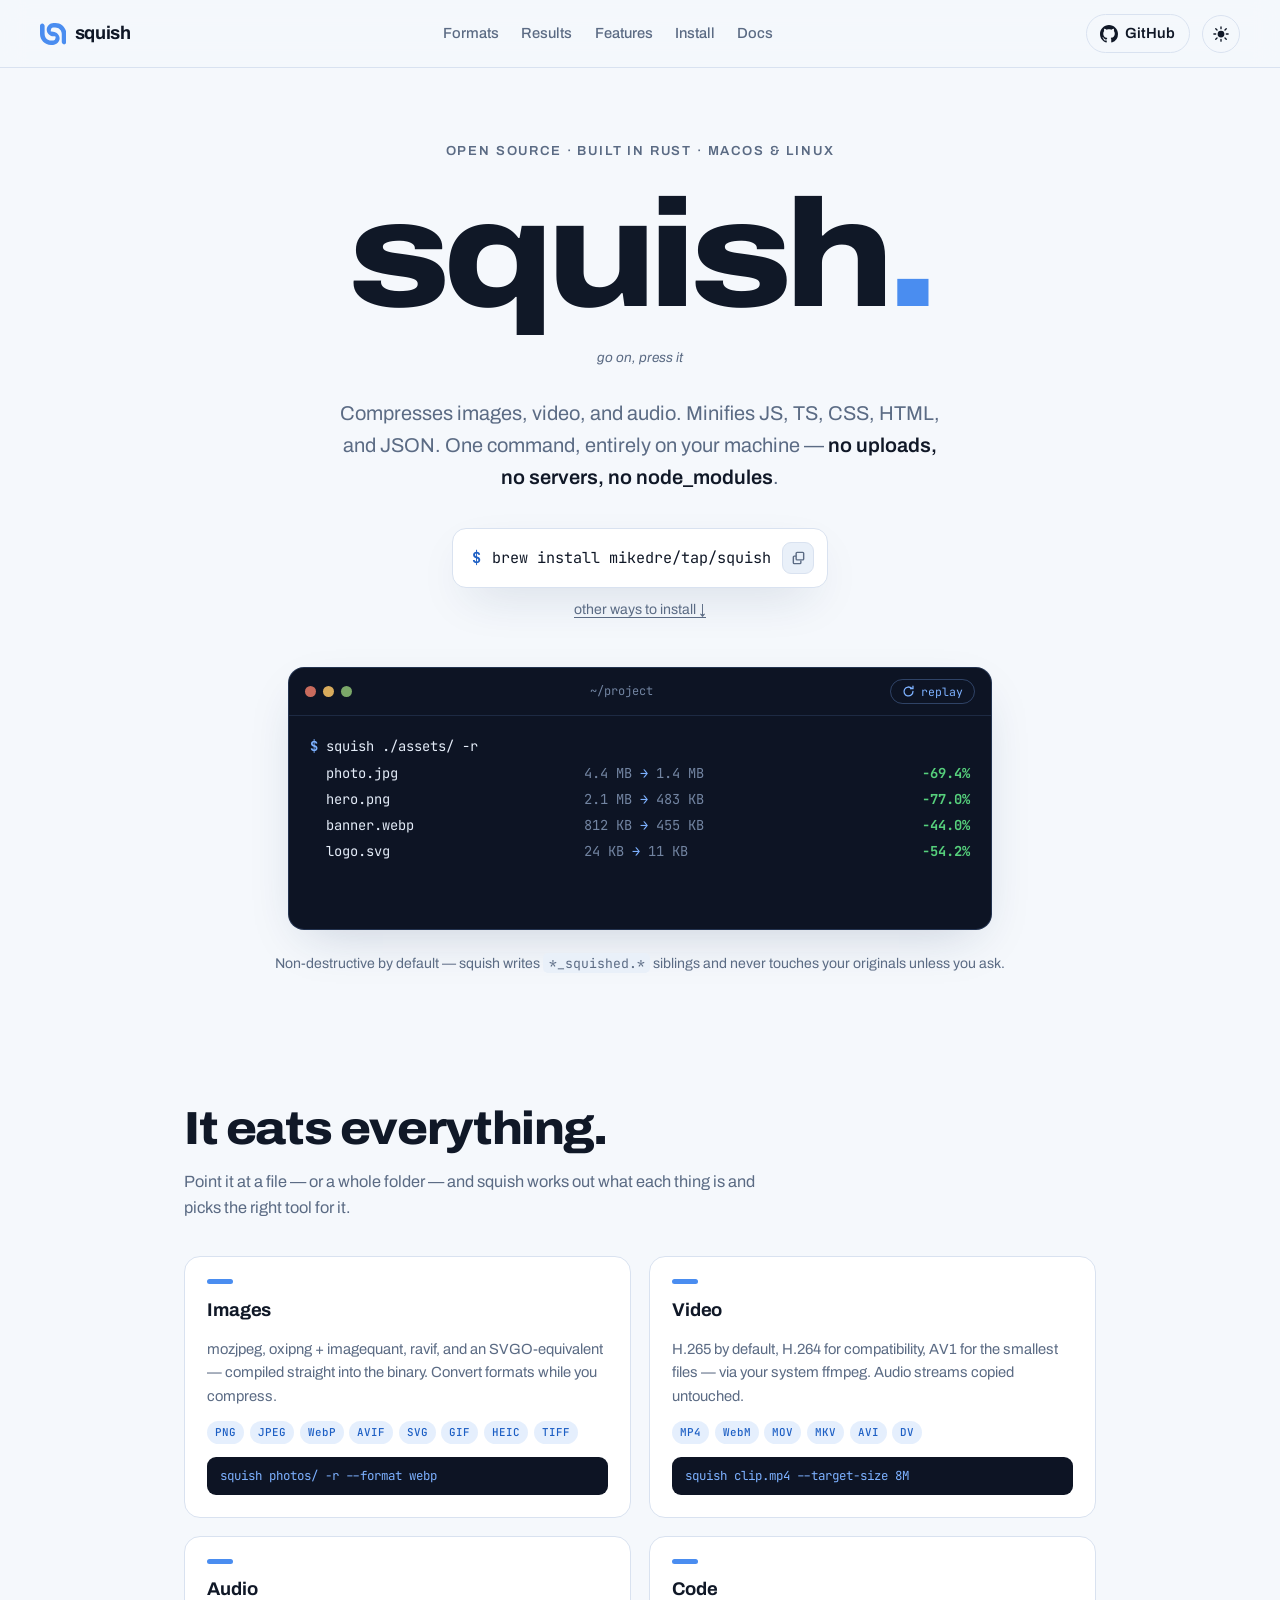
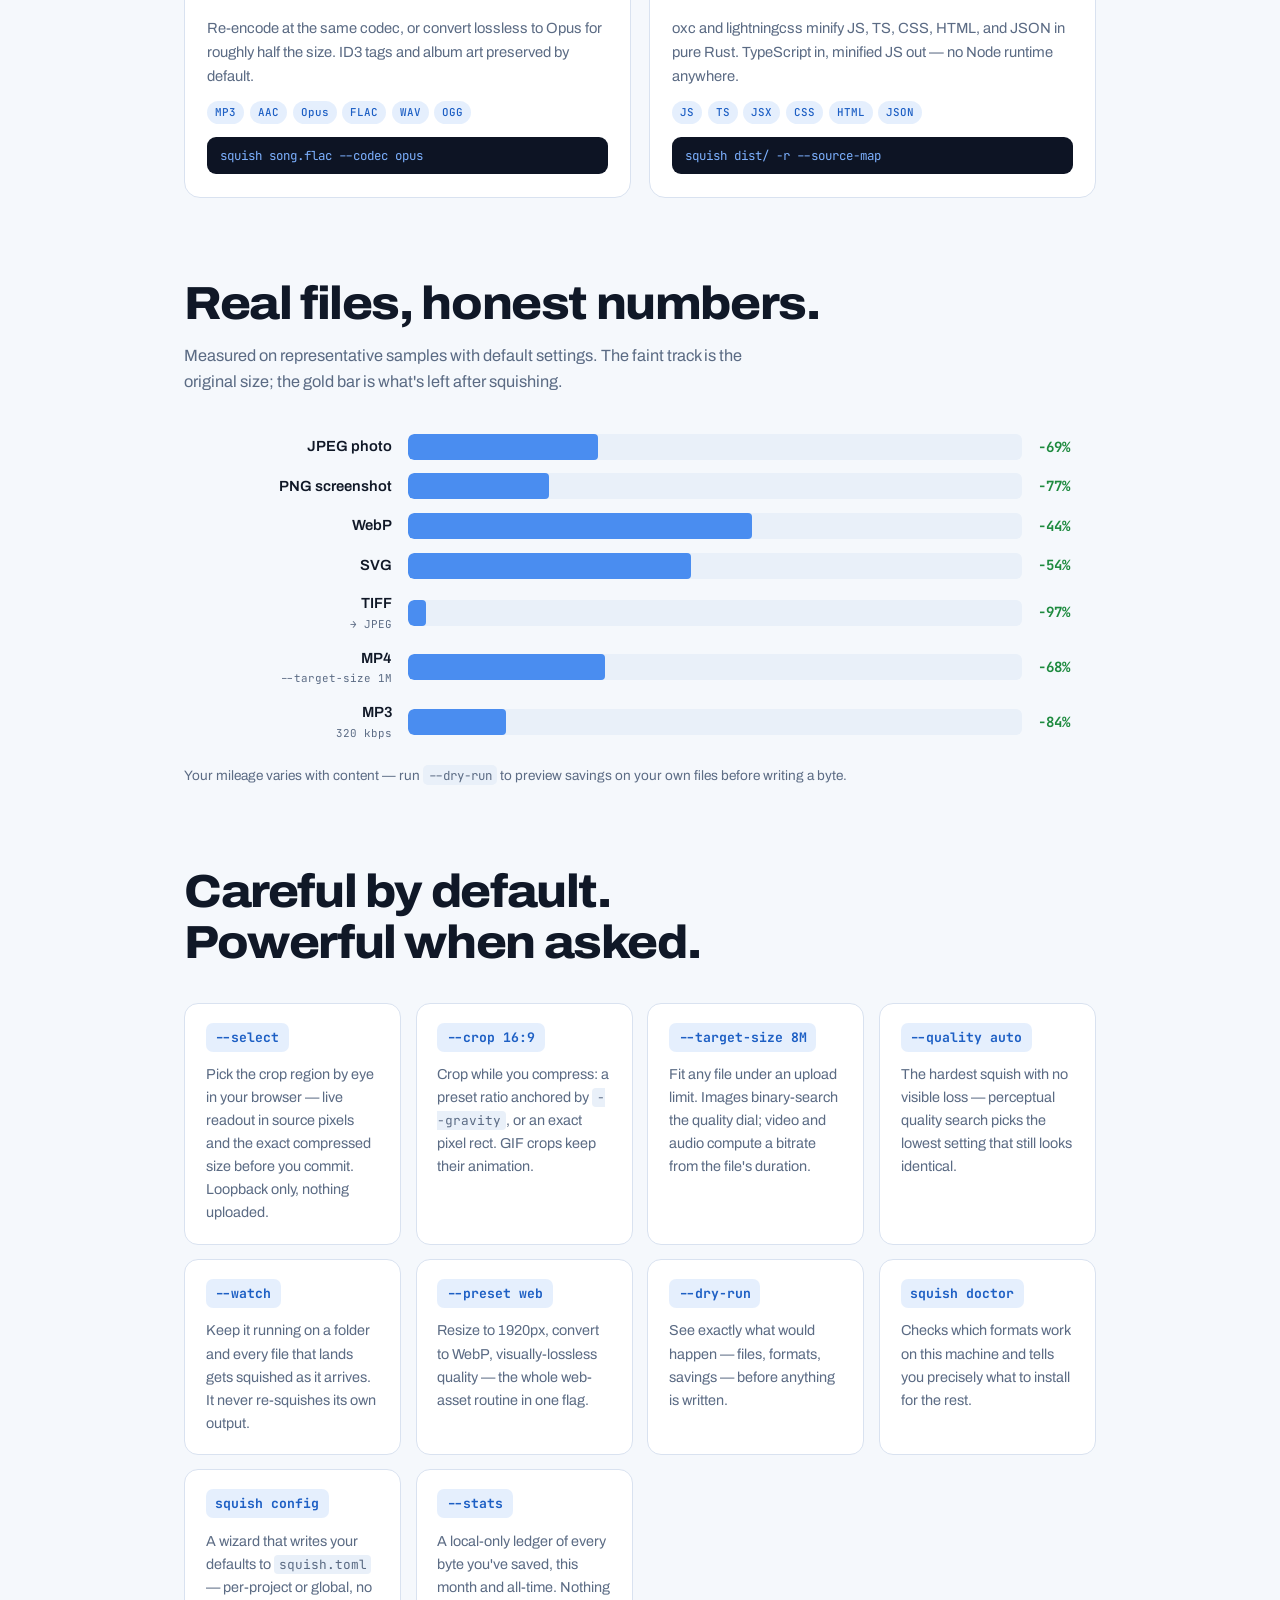
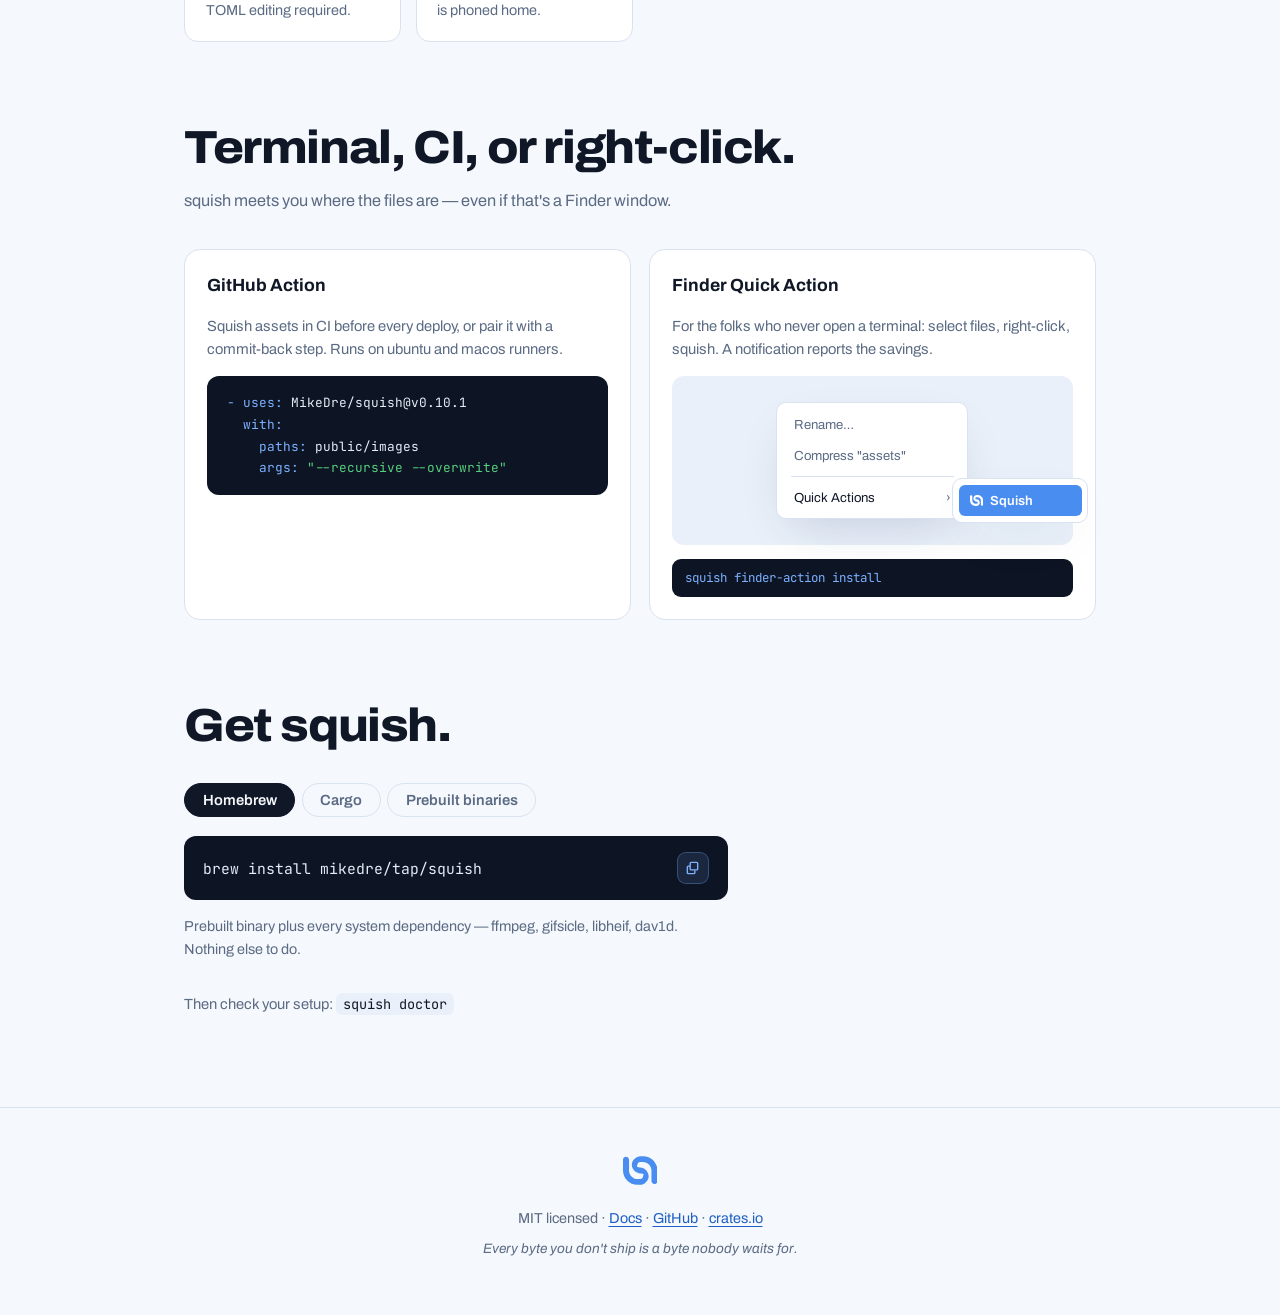
==== commit 38a9d72e: "🔖 Release: v0.10.1 (SVG text-fallback fix)" ====
--- a/site/index.html
+++ b/site/index.html
@@ -336,7 +336,7 @@
           <h3 class="ev-name">GitHub Action</h3>
           <p class="ev-desc">Squish assets in CI before every deploy, or pair it with a
             commit-back step. Runs on ubuntu and macos runners.</p>
-          <pre class="code-block"><code><span class="c-key">- uses:</span> MikeDre/squish@v0.10.0
+          <pre class="code-block"><code><span class="c-key">- uses:</span> MikeDre/squish@v0.10.1
   <span class="c-key">with:</span>
     <span class="c-key">paths:</span> public/images
     <span class="c-key">args:</span> <span class="c-str">"--recursive --overwrite"</span></code></pre>
